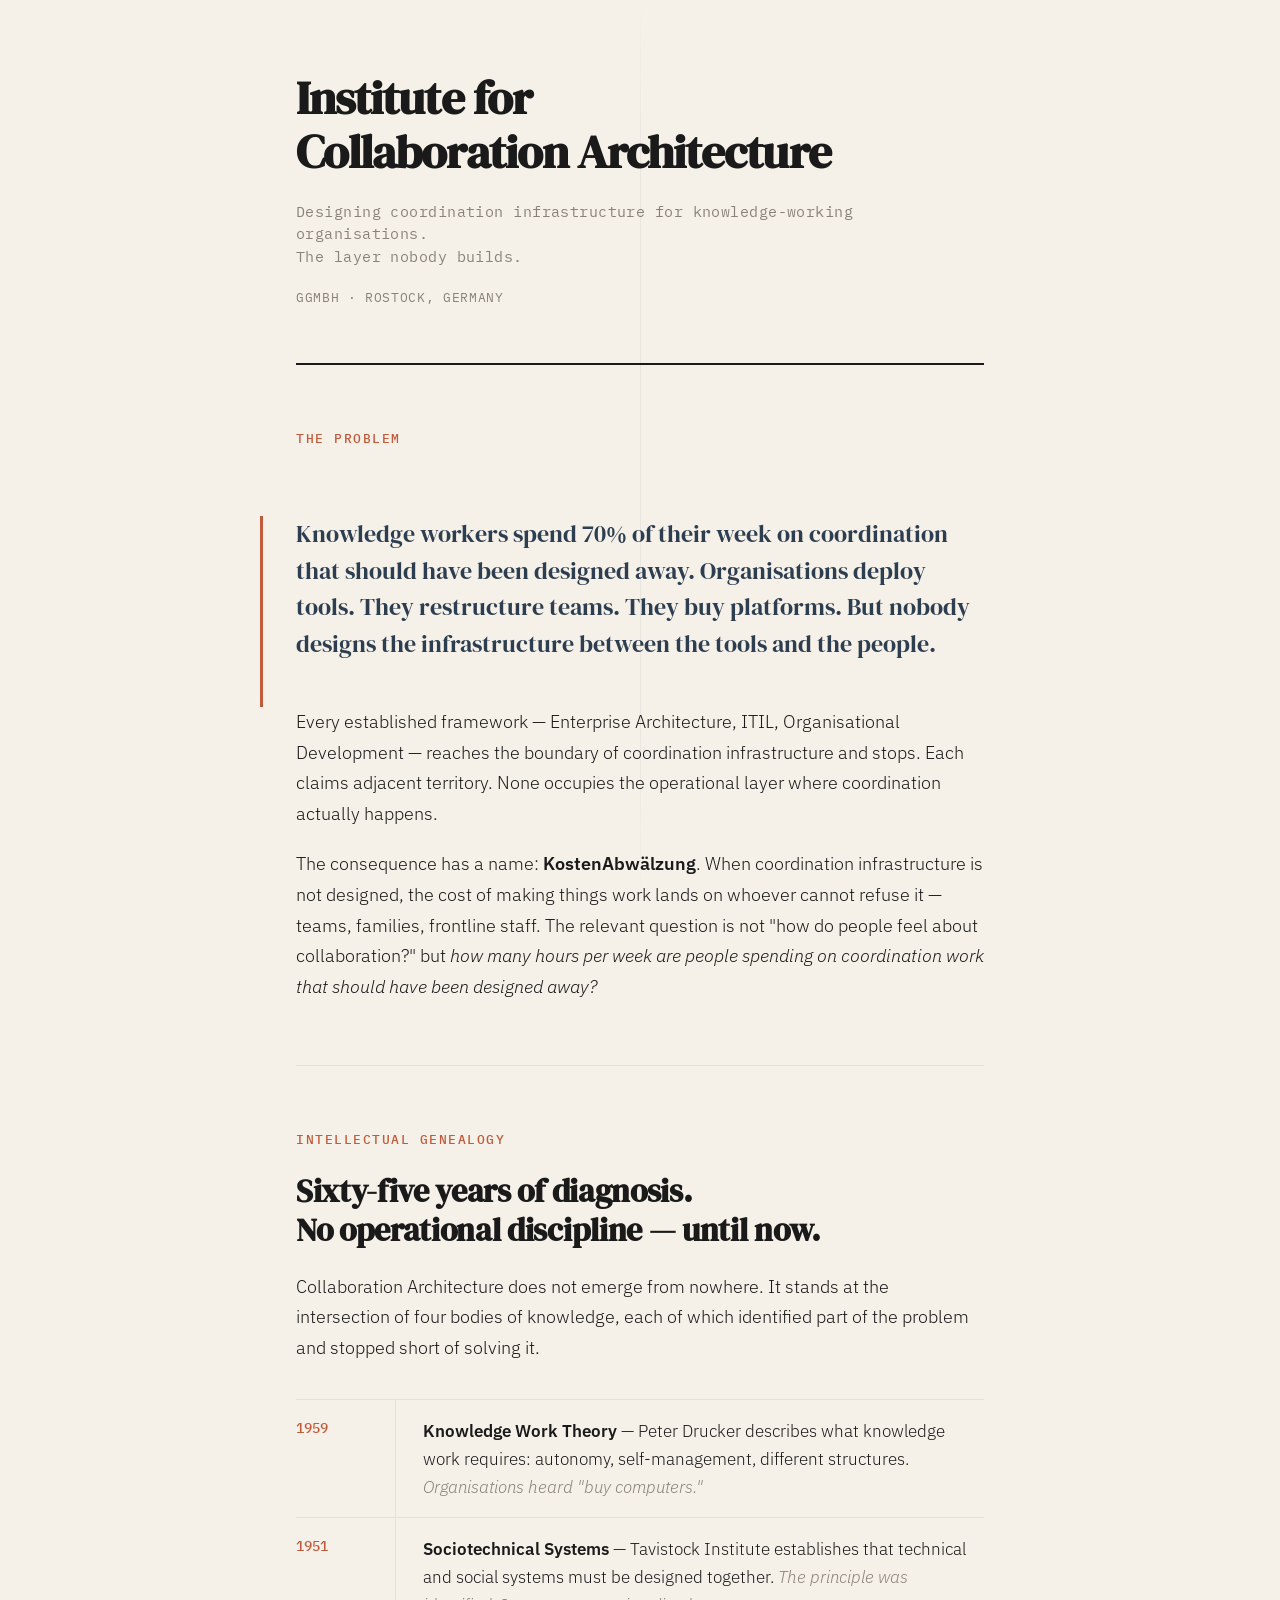
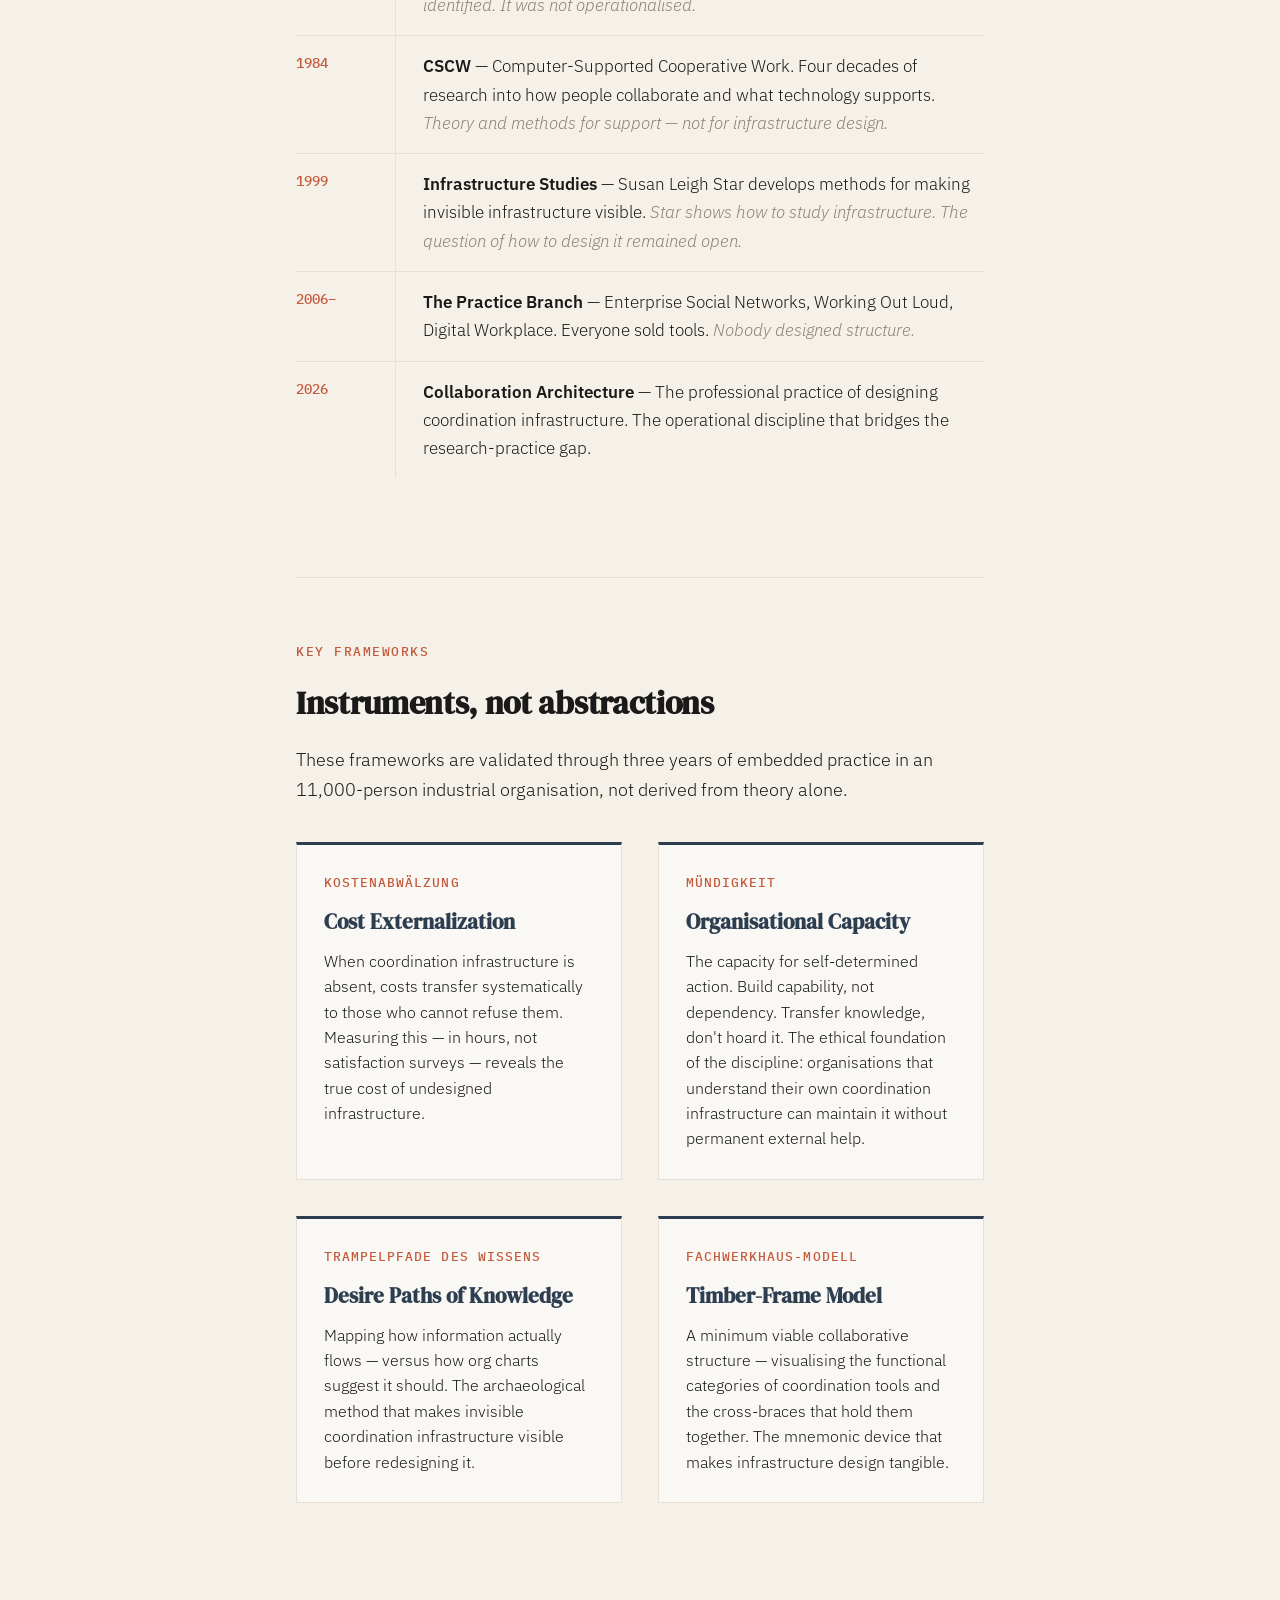
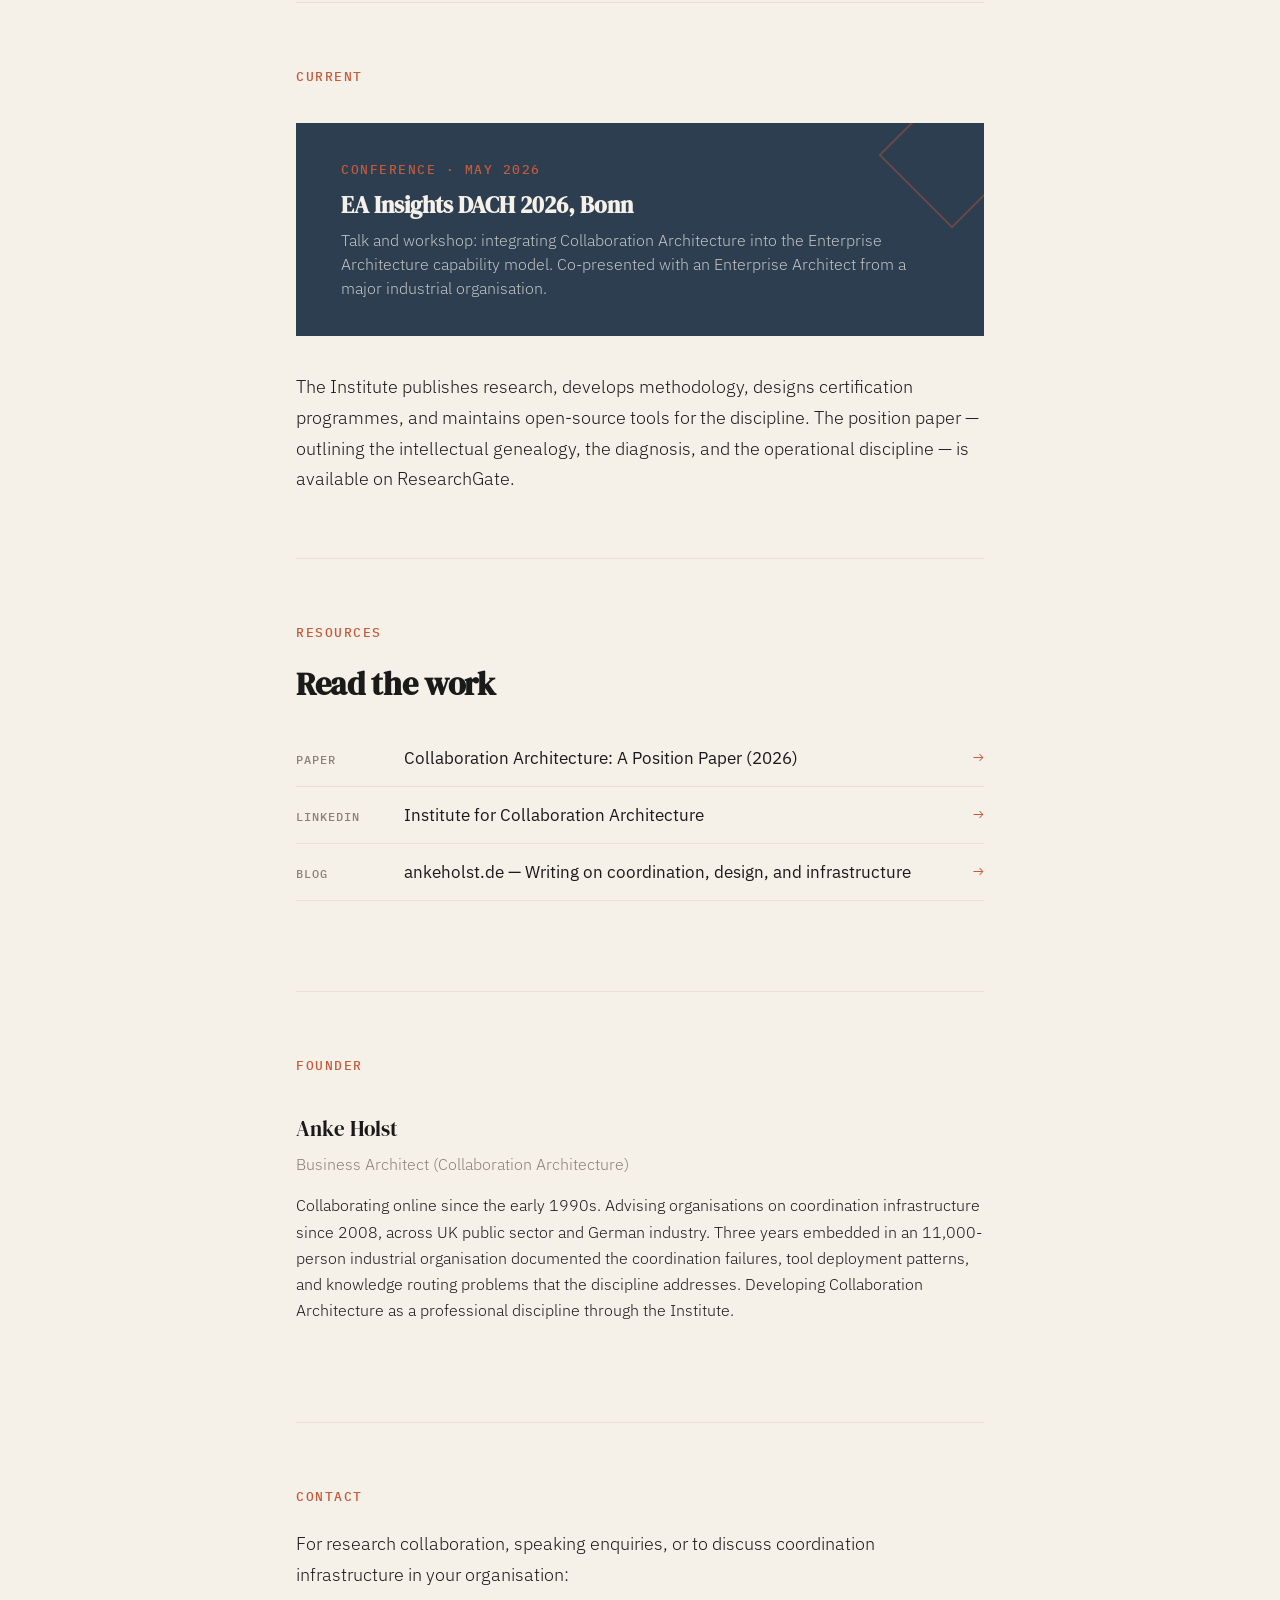
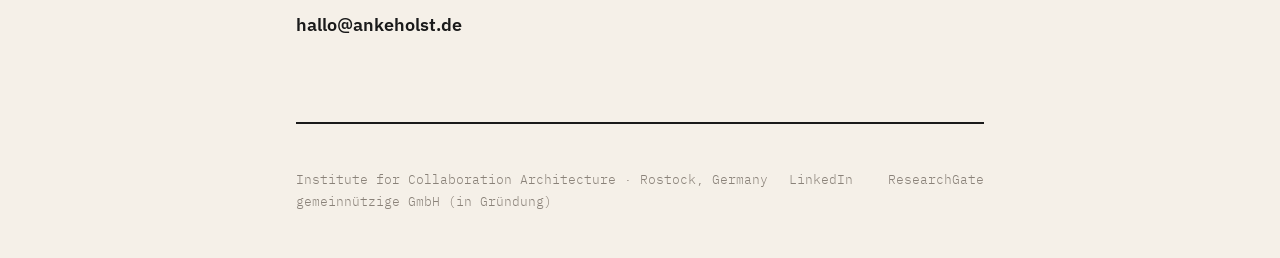
==== index.html @ ec81b85a "Update index.html" ====
<!DOCTYPE html>
<html lang="en">
<head>
    <meta charset="UTF-8">
    <meta name="viewport" content="width=device-width, initial-scale=1.0">
    <title>Institute for Collaboration Architecture</title>
    <meta name="description" content="Designing coordination infrastructure for knowledge-working organisations. The layer nobody builds.">
    <meta property="og:title" content="Institute for Collaboration Architecture">
    <meta property="og:description" content="Designing coordination infrastructure for knowledge-working organisations. The layer nobody builds.">
    <meta property="og:type" content="website">
    <meta property="og:url" content="https://incolarc.com">
    <link rel="canonical" href="https://incolarc.com">
    <link rel="preconnect" href="https://fonts.googleapis.com">
    <link rel="preconnect" href="https://fonts.gstatic.com" crossorigin>
    <link href="https://fonts.googleapis.com/css2?family=DM+Serif+Display:ital@0;1&family=IBM+Plex+Sans:wght@300;400;500;600&family=IBM+Plex+Mono:wght@400;500&display=swap" rel="stylesheet">
    <style>
        :root {
            --ink: #1a1a1a;
            --paper: #f5f0e8;
            --warm-grey: #e8e0d4;
            --mid-grey: #8a8279;
            --accent: #c45a3c;
            --accent-dark: #a04530;
            --structure: #2c3e50;
            --structure-light: #3d5a73;
            --serif: 'DM Serif Display', Georgia, serif;
            --sans: 'IBM Plex Sans', -apple-system, sans-serif;
            --mono: 'IBM Plex Mono', monospace;
        }

        * {
            margin: 0;
            padding: 0;
            box-sizing: border-box;
        }

        html {
            font-size: 18px;
            scroll-behavior: smooth;
        }

        body {
            font-family: var(--sans);
            background: var(--paper);
            color: var(--ink);
            line-height: 1.7;
            font-weight: 300;
            -webkit-font-smoothing: antialiased;
        }

        /* --- STRUCTURAL GRID LINES (background motif) --- */
        body::before {
            content: '';
            position: fixed;
            top: 0;
            left: 50%;
            width: 1px;
            height: 100vh;
            background: linear-gradient(to bottom, transparent, rgba(44,62,80,0.06) 20%, rgba(44,62,80,0.06) 80%, transparent);
            z-index: 0;
            pointer-events: none;
        }

        /* --- LAYOUT --- */
        .container {
            max-width: 760px;
            margin: 0 auto;
            padding: 0 2rem;
            position: relative;
            z-index: 1;
        }

        .wide-container {
            max-width: 960px;
            margin: 0 auto;
            padding: 0 2rem;
            position: relative;
            z-index: 1;
        }

        /* --- HEADER / HERO --- */
        header {
            padding: 4rem 0 3rem;
            border-bottom: 2px solid var(--ink);
        }

        .institute-name {
            font-family: var(--serif);
            font-size: 2.6rem;
            line-height: 1.15;
            letter-spacing: -0.02em;
            color: var(--ink);
            margin-bottom: 0.3rem;
        }

        .institute-name span {
            display: block;
        }

        .tagline {
            font-family: var(--mono);
            font-size: 0.82rem;
            font-weight: 400;
            color: var(--mid-grey);
            letter-spacing: 0.03em;
            margin-top: 1.2rem;
            line-height: 1.5;
        }

        .legal-form {
            font-family: var(--mono);
            font-size: 0.72rem;
            font-weight: 400;
            color: var(--mid-grey);
            letter-spacing: 0.05em;
            text-transform: uppercase;
            margin-top: 0.6rem;
        }

        /* --- SECTIONS --- */
        section {
            padding: 3.5rem 0;
        }

        section + section {
            border-top: 1px solid var(--warm-grey);
        }

        .section-label {
            font-family: var(--mono);
            font-size: 0.7rem;
            font-weight: 500;
            text-transform: uppercase;
            letter-spacing: 0.12em;
            color: var(--accent);
            margin-bottom: 1.2rem;
        }

        h2 {
            font-family: var(--serif);
            font-size: 1.8rem;
            line-height: 1.2;
            letter-spacing: -0.01em;
            margin-bottom: 1.2rem;
            color: var(--ink);
        }

        p {
            margin-bottom: 1.1rem;
            color: var(--ink);
        }

        p:last-child {
            margin-bottom: 0;
        }

        strong {
            font-weight: 600;
        }

        /* --- THE PROBLEM STATEMENT --- */
        .problem-statement {
            font-family: var(--serif);
            font-size: 1.35rem;
            line-height: 1.5;
            color: var(--structure);
            padding: 2.5rem 0;
            position: relative;
        }

        .problem-statement::before {
            content: '';
            position: absolute;
            left: -2rem;
            top: 2.5rem;
            bottom: 0;
            width: 3px;
            background: var(--accent);
        }

        /* --- GENEALOGY TIMELINE --- */
        .genealogy {
            display: grid;
            grid-template-columns: 5.5rem 1fr;
            gap: 0;
            margin: 2rem 0;
        }

        .genealogy-entry {
            display: contents;
        }

        .genealogy-year {
            font-family: var(--mono);
            font-size: 0.78rem;
            font-weight: 500;
            color: var(--accent);
            padding: 0.9rem 0;
            border-top: 1px solid var(--warm-grey);
        }

        .genealogy-text {
            padding: 0.9rem 0 0.9rem 1.5rem;
            border-top: 1px solid var(--warm-grey);
            border-left: 1px solid var(--warm-grey);
            font-size: 0.92rem;
        }

        .genealogy-text em {
            font-style: italic;
            color: var(--mid-grey);
        }

        /* --- FRAMEWORKS --- */
        .framework-grid {
            display: grid;
            grid-template-columns: 1fr 1fr;
            gap: 2rem;
            margin: 2rem 0;
        }

        .framework-card {
            padding: 1.5rem;
            background: rgba(255,255,255,0.5);
            border: 1px solid var(--warm-grey);
            border-top: 3px solid var(--structure);
        }

        .framework-card h3 {
            font-family: var(--serif);
            font-size: 1.15rem;
            margin-bottom: 0.5rem;
            color: var(--structure);
        }

        .framework-card .german-term {
            font-family: var(--mono);
            font-size: 0.72rem;
            font-weight: 500;
            color: var(--accent);
            text-transform: uppercase;
            letter-spacing: 0.08em;
            margin-bottom: 0.6rem;
            display: block;
        }

        .framework-card p {
            font-size: 0.88rem;
            line-height: 1.6;
        }

        /* --- EA DACH BANNER --- */
        .conference-banner {
            background: var(--structure);
            color: var(--paper);
            padding: 2rem 2.5rem;
            margin: 2rem 0;
            position: relative;
            overflow: hidden;
        }

        .conference-banner::after {
            content: '';
            position: absolute;
            right: -20px;
            top: -20px;
            width: 100px;
            height: 100px;
            border: 2px solid rgba(196,90,60,0.4);
            transform: rotate(45deg);
        }

        .conference-banner .event-label {
            font-family: var(--mono);
            font-size: 0.7rem;
            font-weight: 500;
            text-transform: uppercase;
            letter-spacing: 0.12em;
            color: var(--accent);
            margin-bottom: 0.5rem;
        }

        .conference-banner h3 {
            font-family: var(--serif);
            font-size: 1.3rem;
            line-height: 1.3;
            margin-bottom: 0.5rem;
        }

        .conference-banner p {
            font-size: 0.88rem;
            color: rgba(245,240,232,0.75);
            line-height: 1.5;
        }

        /* --- LINKS / RESOURCES --- */
        .resource-list {
            margin: 1.5rem 0;
        }

        .resource-item {
            display: flex;
            align-items: baseline;
            gap: 1rem;
            padding: 0.7rem 0;
            border-bottom: 1px solid var(--warm-grey);
            text-decoration: none;
            color: var(--ink);
            transition: color 0.2s;
        }

        .resource-item:hover {
            color: var(--accent);
        }

        .resource-item:hover .resource-arrow {
            transform: translateX(3px);
        }

        .resource-type {
            font-family: var(--mono);
            font-size: 0.68rem;
            font-weight: 500;
            text-transform: uppercase;
            letter-spacing: 0.08em;
            color: var(--mid-grey);
            flex-shrink: 0;
            width: 5rem;
        }

        .resource-title {
            font-size: 0.95rem;
            font-weight: 400;
            flex-grow: 1;
        }

        .resource-arrow {
            font-family: var(--mono);
            color: var(--accent);
            flex-shrink: 0;
            transition: transform 0.2s;
        }

        /* --- CONTACT / FOOTER --- */
        .founder-block {
            margin: 2rem 0;
        }

        .founder-name {
            font-family: var(--serif);
            font-size: 1.15rem;
            margin-bottom: 0.2rem;
        }

        .founder-role {
            font-size: 0.88rem;
            color: var(--mid-grey);
            margin-bottom: 0.8rem;
        }

        .founder-bio {
            font-size: 0.88rem;
            line-height: 1.65;
        }

        footer {
            padding: 2.5rem 0;
            border-top: 2px solid var(--ink);
            margin-top: 1rem;
        }

        .footer-content {
            display: flex;
            justify-content: space-between;
            align-items: baseline;
            flex-wrap: wrap;
            gap: 1rem;
        }

        .footer-left {
            font-family: var(--mono);
            font-size: 0.72rem;
            color: var(--mid-grey);
        }

        .footer-right {
            font-family: var(--mono);
            font-size: 0.72rem;
        }

        .footer-right a {
            color: var(--mid-grey);
            text-decoration: none;
            transition: color 0.2s;
        }

        .footer-right a:hover {
            color: var(--accent);
        }

        .footer-right a + a {
            margin-left: 1.5rem;
        }

        /* --- RESPONSIVE --- */
        @media (max-width: 640px) {
            html { font-size: 16px; }

            .institute-name { font-size: 2rem; }

            .problem-statement {
                font-size: 1.15rem;
                padding-left: 1.5rem;
            }

            .problem-statement::before {
                left: 0;
            }

            .framework-grid {
                grid-template-columns: 1fr;
                gap: 1.2rem;
            }

            .genealogy {
                grid-template-columns: 4.5rem 1fr;
            }

            .footer-content {
                flex-direction: column;
            }

            .conference-banner {
                padding: 1.5rem;
            }
        }

        /* --- SUBTLE ANIMATION --- */
        @media (prefers-reduced-motion: no-preference) {
            section {
                animation: fadeUp 0.5s ease-out both;
            }

            @keyframes fadeUp {
                from {
                    opacity: 0;
                    transform: translateY(12px);
                }
                to {
                    opacity: 1;
                    transform: translateY(0);
                }
            }
        }
    </style>
</head>
<body>

<div class="container">

    <!-- HEADER -->
    <header>
        <h1 class="institute-name">
            <span>Institute for</span>
            <span>Collaboration Architecture</span>
        </h1>
        <p class="tagline">Designing coordination infrastructure for knowledge-working organisations.<br>The layer nobody builds.</p>
        <p class="legal-form">gGmbH · Rostock, Germany</p>
    </header>

    <!-- THE PROBLEM -->
    <section>
        <div class="section-label">The Problem</div>
        <div class="problem-statement">
            Knowledge workers spend 70% of their week on coordination that should have been designed away. Organisations deploy tools. They restructure teams. They buy platforms. But nobody designs the infrastructure between the tools and the people.
        </div>
        <p>Every established framework — Enterprise Architecture, ITIL, Organisational Development — reaches the boundary of coordination infrastructure and stops. Each claims adjacent territory. None occupies the operational layer where coordination actually happens.</p>
        <p>The consequence has a name: <strong>KostenAbwälzung</strong>. When coordination infrastructure is not designed, the cost of making things work lands on whoever cannot refuse it — teams, families, frontline staff. The relevant question is not "how do people feel about collaboration?" but <em>how many hours per week are people spending on coordination work that should have been designed away?</em></p>
    </section>

    <!-- INTELLECTUAL GENEALOGY -->
    <section>
        <div class="section-label">Intellectual Genealogy</div>
        <h2>Sixty-five years of diagnosis.<br>No operational discipline — until now.</h2>
        <p>Collaboration Architecture does not emerge from nowhere. It stands at the intersection of four bodies of knowledge, each of which identified part of the problem and stopped short of solving it.</p>

        <div class="genealogy">
            <div class="genealogy-entry">
                <div class="genealogy-year">1959</div>
                <div class="genealogy-text"><strong>Knowledge Work Theory</strong> — Peter Drucker describes what knowledge work requires: autonomy, self-management, different structures. <em>Organisations heard "buy computers."</em></div>
            </div>
            <div class="genealogy-entry">
                <div class="genealogy-year">1951</div>
                <div class="genealogy-text"><strong>Sociotechnical Systems</strong> — Tavistock Institute establishes that technical and social systems must be designed together. <em>The principle was identified. It was not operationalised.</em></div>
            </div>
            <div class="genealogy-entry">
                <div class="genealogy-year">1984</div>
                <div class="genealogy-text"><strong>CSCW</strong> — Computer-Supported Cooperative Work. Four decades of research into how people collaborate and what technology supports. <em>Theory and methods for support — not for infrastructure design.</em></div>
            </div>
            <div class="genealogy-entry">
                <div class="genealogy-year">1999</div>
                <div class="genealogy-text"><strong>Infrastructure Studies</strong> — Susan Leigh Star develops methods for making invisible infrastructure visible. <em>Star shows how to study infrastructure. The question of how to design it remained open.</em></div>
            </div>
            <div class="genealogy-entry">
                <div class="genealogy-year">2006–</div>
                <div class="genealogy-text"><strong>The Practice Branch</strong> — Enterprise Social Networks, Working Out Loud, Digital Workplace. Everyone sold tools. <em>Nobody designed structure.</em></div>
            </div>
            <div class="genealogy-entry">
                <div class="genealogy-year">2026</div>
                <div class="genealogy-text"><strong>Collaboration Architecture</strong> — The professional practice of designing coordination infrastructure. The operational discipline that bridges the research-practice gap.</div>
            </div>
        </div>
    </section>

    <!-- KEY FRAMEWORKS -->
    <section>
        <div class="section-label">Key Frameworks</div>
        <h2>Instruments, not abstractions</h2>
        <p>These frameworks are validated through three years of embedded practice in an 11,000-person industrial organisation, not derived from theory alone.</p>

        <div class="framework-grid">
            <div class="framework-card">
                <span class="german-term">KostenAbwälzung</span>
                <h3>Cost Externalization</h3>
                <p>When coordination infrastructure is absent, costs transfer systematically to those who cannot refuse them. Measuring this — in hours, not satisfaction surveys — reveals the true cost of undesigned infrastructure.</p>
            </div>
            <div class="framework-card">
                <span class="german-term">Mündigkeit</span>
                <h3>Organisational Capacity</h3>
                <p>The capacity for self-determined action. Build capability, not dependency. Transfer knowledge, don't hoard it. The ethical foundation of the discipline: organisations that understand their own coordination infrastructure can maintain it without permanent external help.</p>
            </div>
            <div class="framework-card">
                <span class="german-term">Trampelpfade des Wissens</span>
                <h3>Desire Paths of Knowledge</h3>
                <p>Mapping how information actually flows — versus how org charts suggest it should. The archaeological method that makes invisible coordination infrastructure visible before redesigning it.</p>
            </div>
            <div class="framework-card">
                <span class="german-term">Fachwerkhaus-Modell</span>
                <h3>Timber-Frame Model</h3>
                <p>A minimum viable collaborative structure — visualising the functional categories of coordination tools and the cross-braces that hold them together. The mnemonic device that makes infrastructure design tangible.</p>
            </div>
        </div>
    </section>

    <!-- EA DACH -->
    <section>
        <div class="section-label">Current</div>
        <div class="conference-banner">
            <div class="event-label">Conference · May 2026</div>
            <h3>EA Insights DACH 2026, Bonn</h3>
            <p>Talk and workshop: integrating Collaboration Architecture into the Enterprise Architecture capability model. Co-presented with an Enterprise Architect from a major industrial organisation.</p>
        </div>
        <p>The Institute publishes research, develops methodology, designs certification programmes, and maintains open-source tools for the discipline. The position paper — outlining the intellectual genealogy, the diagnosis, and the operational discipline — is available on ResearchGate.</p>
    </section>

    <!-- RESOURCES -->
    <section>
        <div class="section-label">Resources</div>
        <h2>Read the work</h2>
        <div class="resource-list">
            <a class="resource-item" href="https://www.researchgate.net/publication/401202410_Collaboration_Architecture_A_Position_Paper" target="_blank" rel="noopener">
                <span class="resource-type">Paper</span>
                <span class="resource-title">Collaboration Architecture: A Position Paper (2026)</span>
                <span class="resource-arrow">→</span>
            </a>
            <a class="resource-item" href="https://www.linkedin.com/company/institute-for-collaboration-architecture" target="_blank" rel="noopener">
                <span class="resource-type">LinkedIn</span>
                <span class="resource-title">Institute for Collaboration Architecture</span>
                <span class="resource-arrow">→</span>
            </a>
            <a class="resource-item" href="https://ankeholst.de" target="_blank" rel="noopener">
                <span class="resource-type">Blog</span>
                <span class="resource-title">ankeholst.de — Writing on coordination, design, and infrastructure</span>
                <span class="resource-arrow">→</span>
            </a>
        </div>
    </section>

    <!-- FOUNDER -->
    <section>
        <div class="section-label">Founder</div>
        <div class="founder-block">
            <div class="founder-name">Anke Holst</div>
            <div class="founder-role">Business Architect (Collaboration Architecture)</div>
            <p class="founder-bio">Collaborating online since the early 1990s. Advising organisations on coordination infrastructure since 2008, across UK public sector and German industry. Three years embedded in an 11,000-person industrial organisation documented the coordination failures, tool deployment patterns, and knowledge routing problems that the discipline addresses. Developing Collaboration Architecture as a professional discipline through the Institute.</p>
        </div>
    </section>

    <!-- CONTACT -->
    <section>
        <div class="section-label">Contact</div>
        <p>For research collaboration, speaking enquiries, or to discuss coordination infrastructure in your organisation:</p>
        <p style="margin-top: 0.5rem;"><strong>hallo@ankeholst.de</strong></p>
    </section>

    <!-- FOOTER -->
    <footer>
        <div class="footer-content">
            <div class="footer-left">
                Institute for Collaboration Architecture · Rostock, Germany<br>
                gemeinnützige GmbH (in Gründung)
            </div>
            <div class="footer-right">
                <a href="https://www.linkedin.com/company/institute-for-collaboration-architecture/" target="_blank" rel="noopener">LinkedIn</a>
                <a href="https://www.researchgate.net/publication/401202410_Collaboration_Architecture_A_Position_Paper" target="_blank" rel="noopener">ResearchGate</a>
            </div>
        </div>
    </footer>

</div>

</body>
</html>
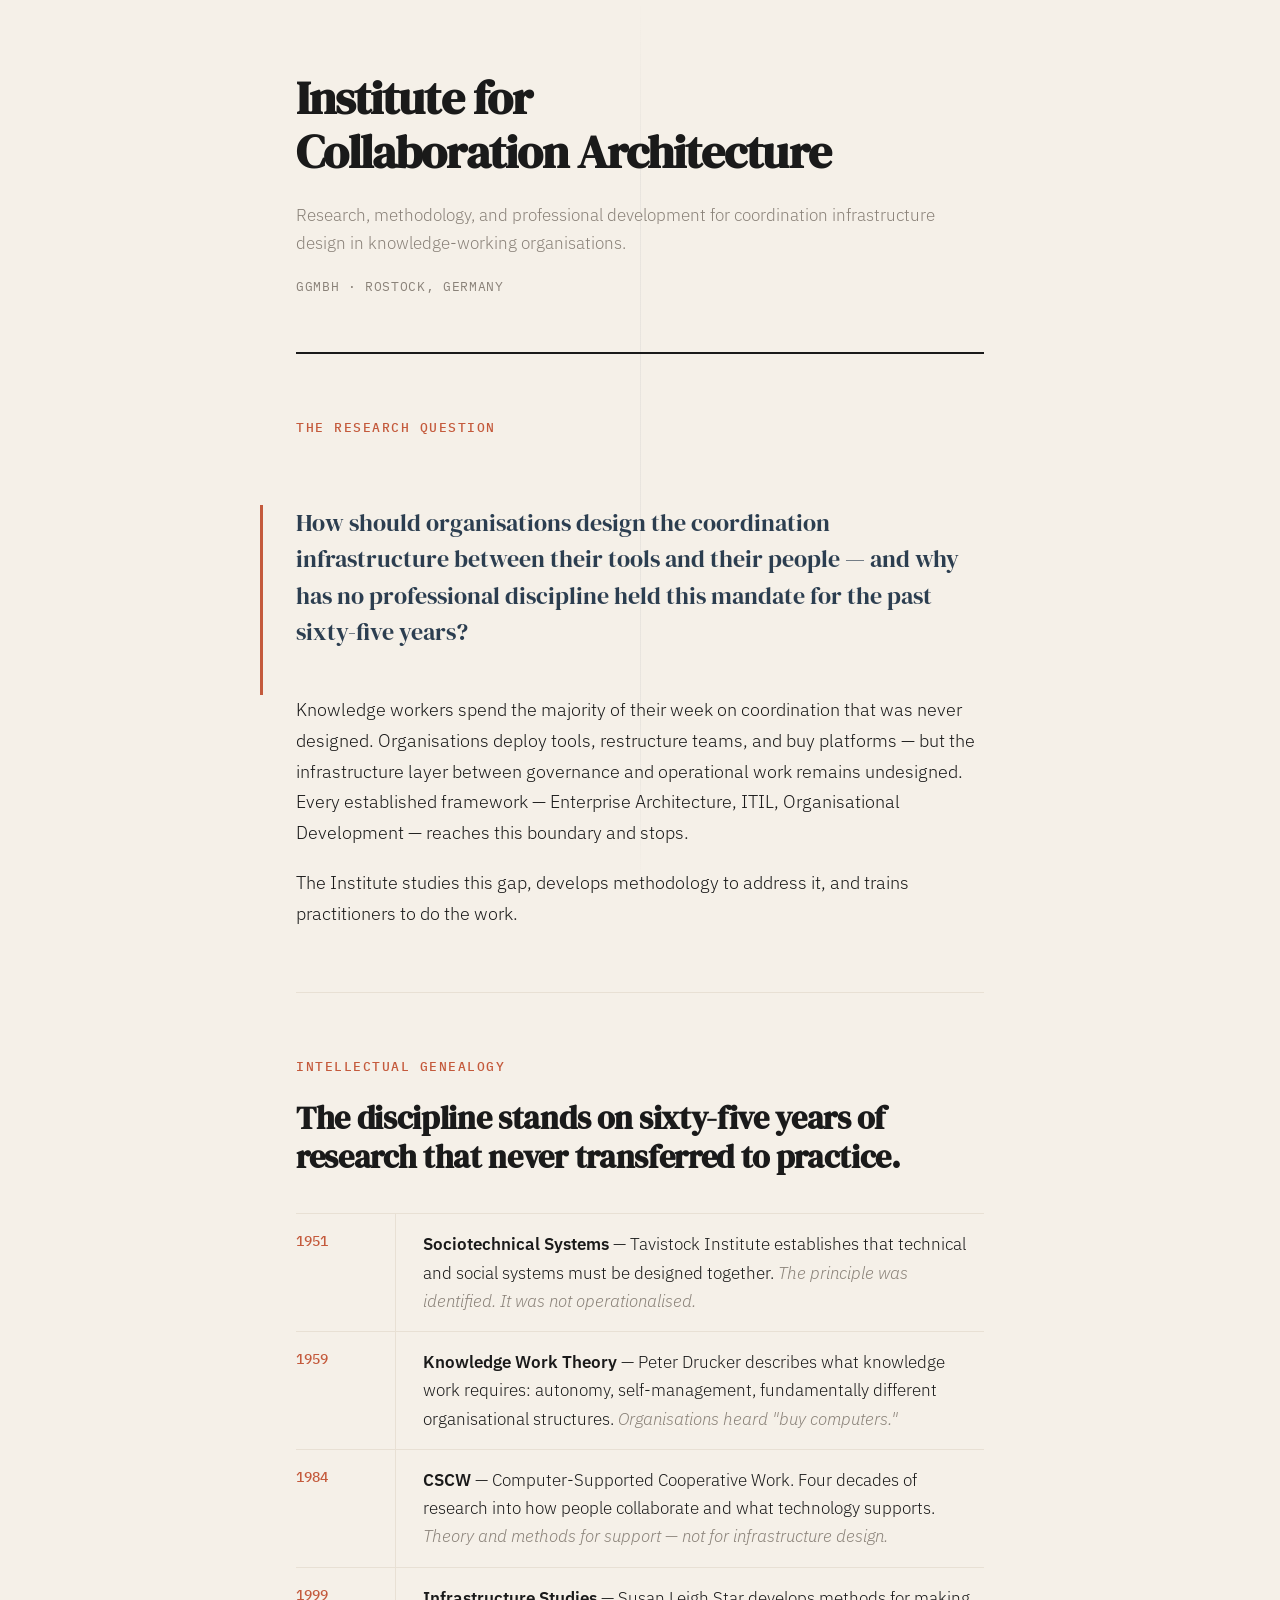
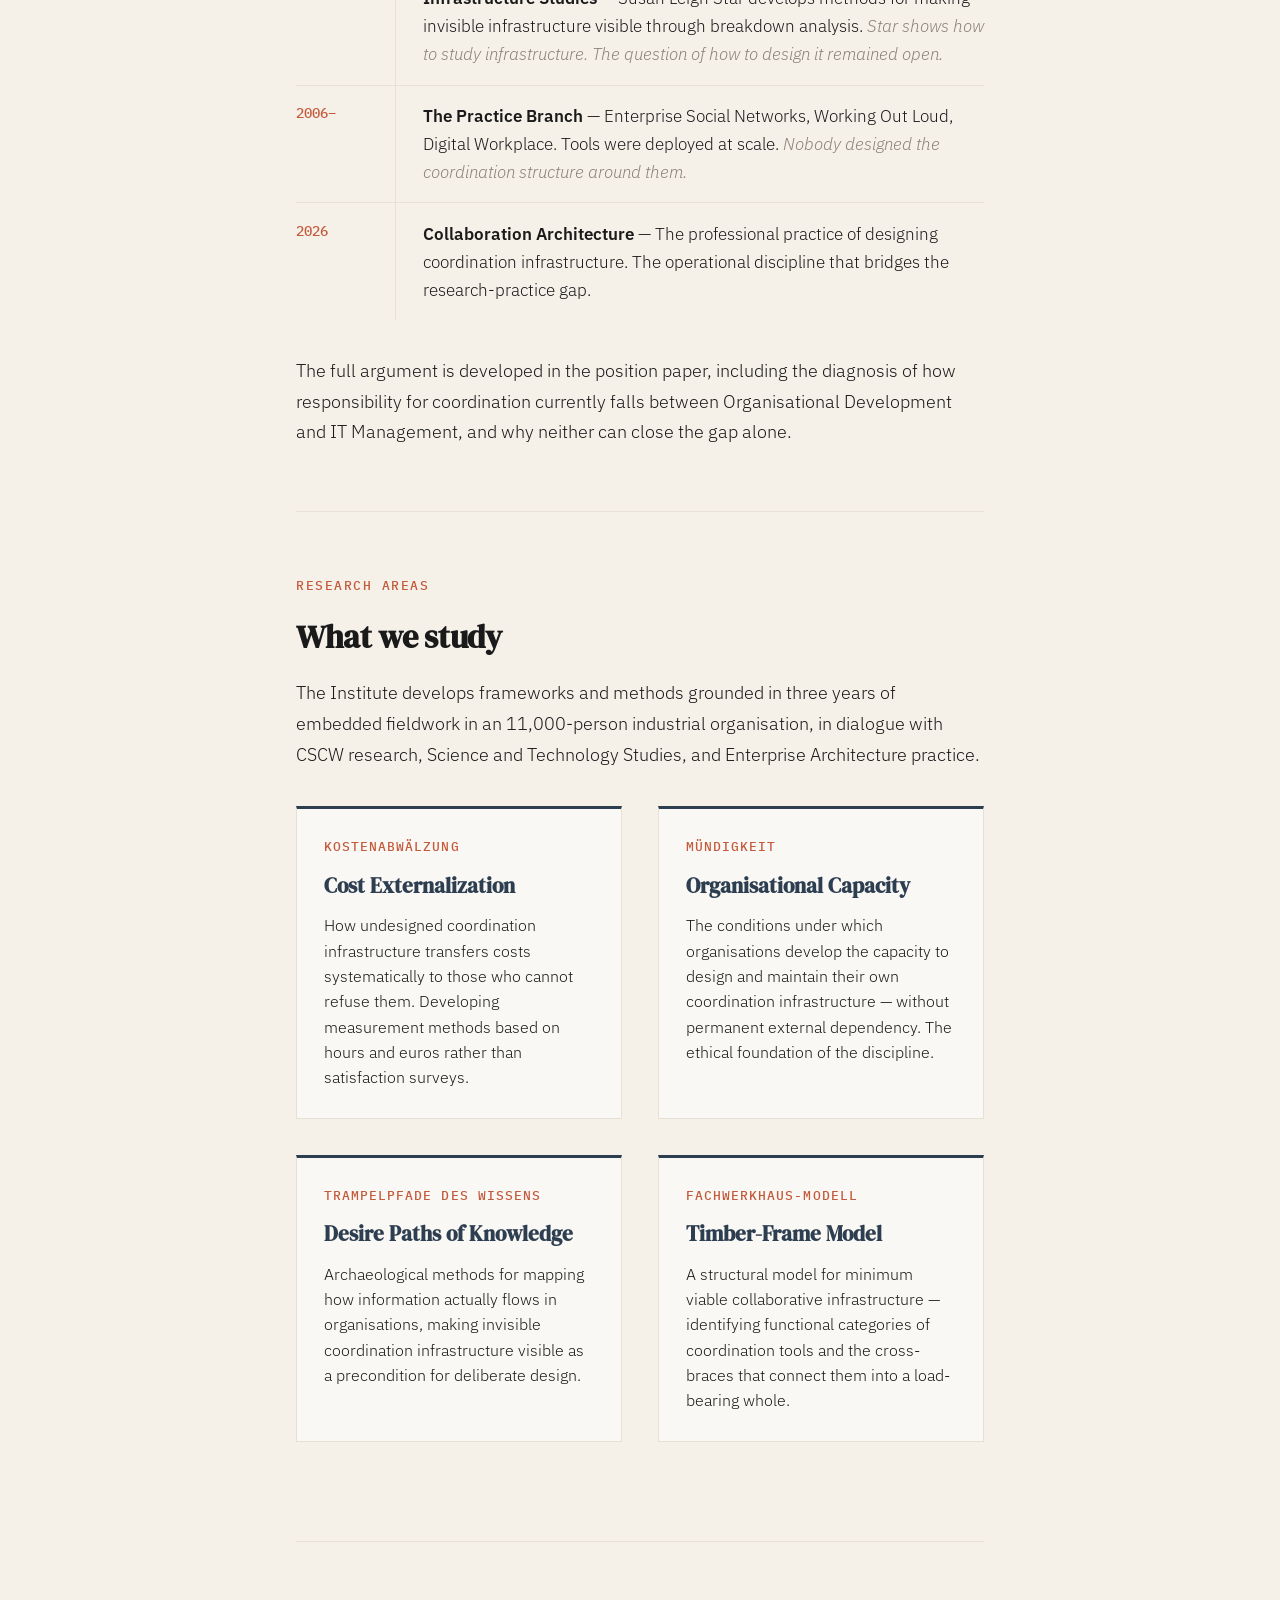
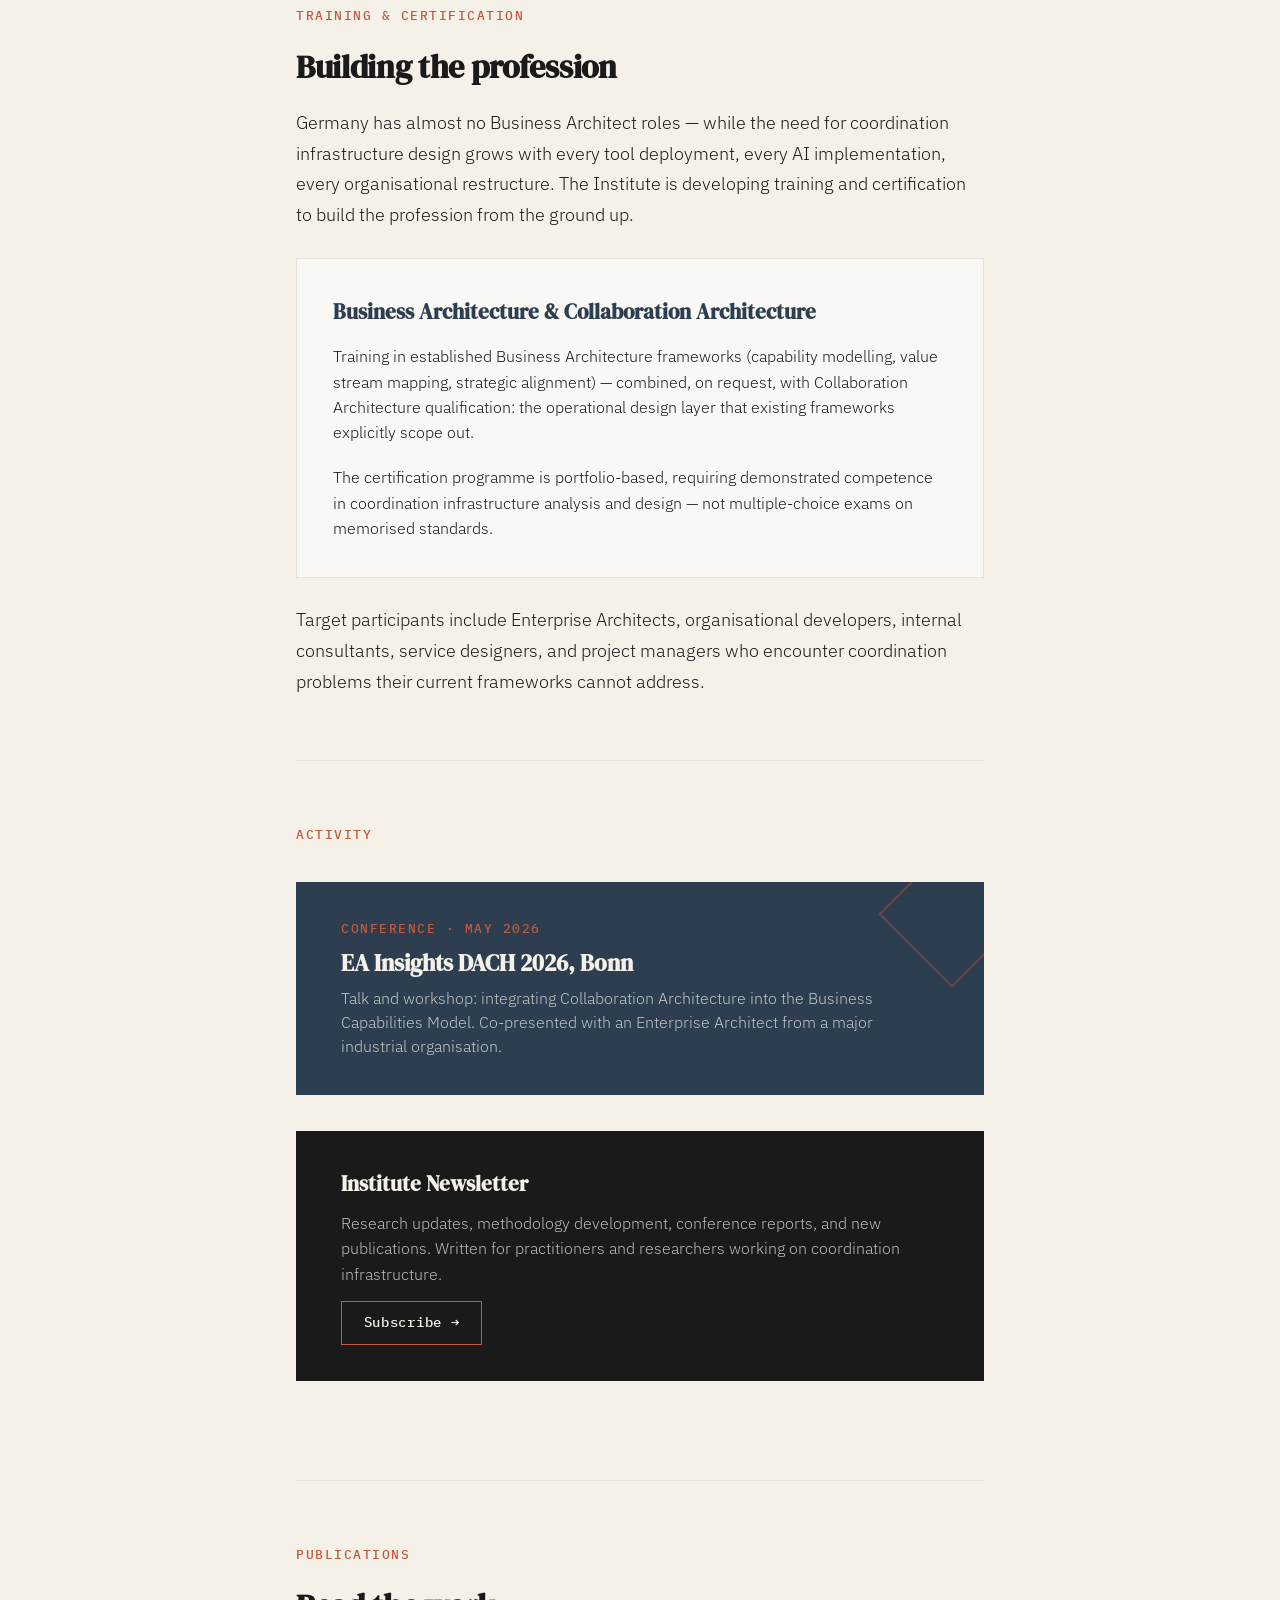
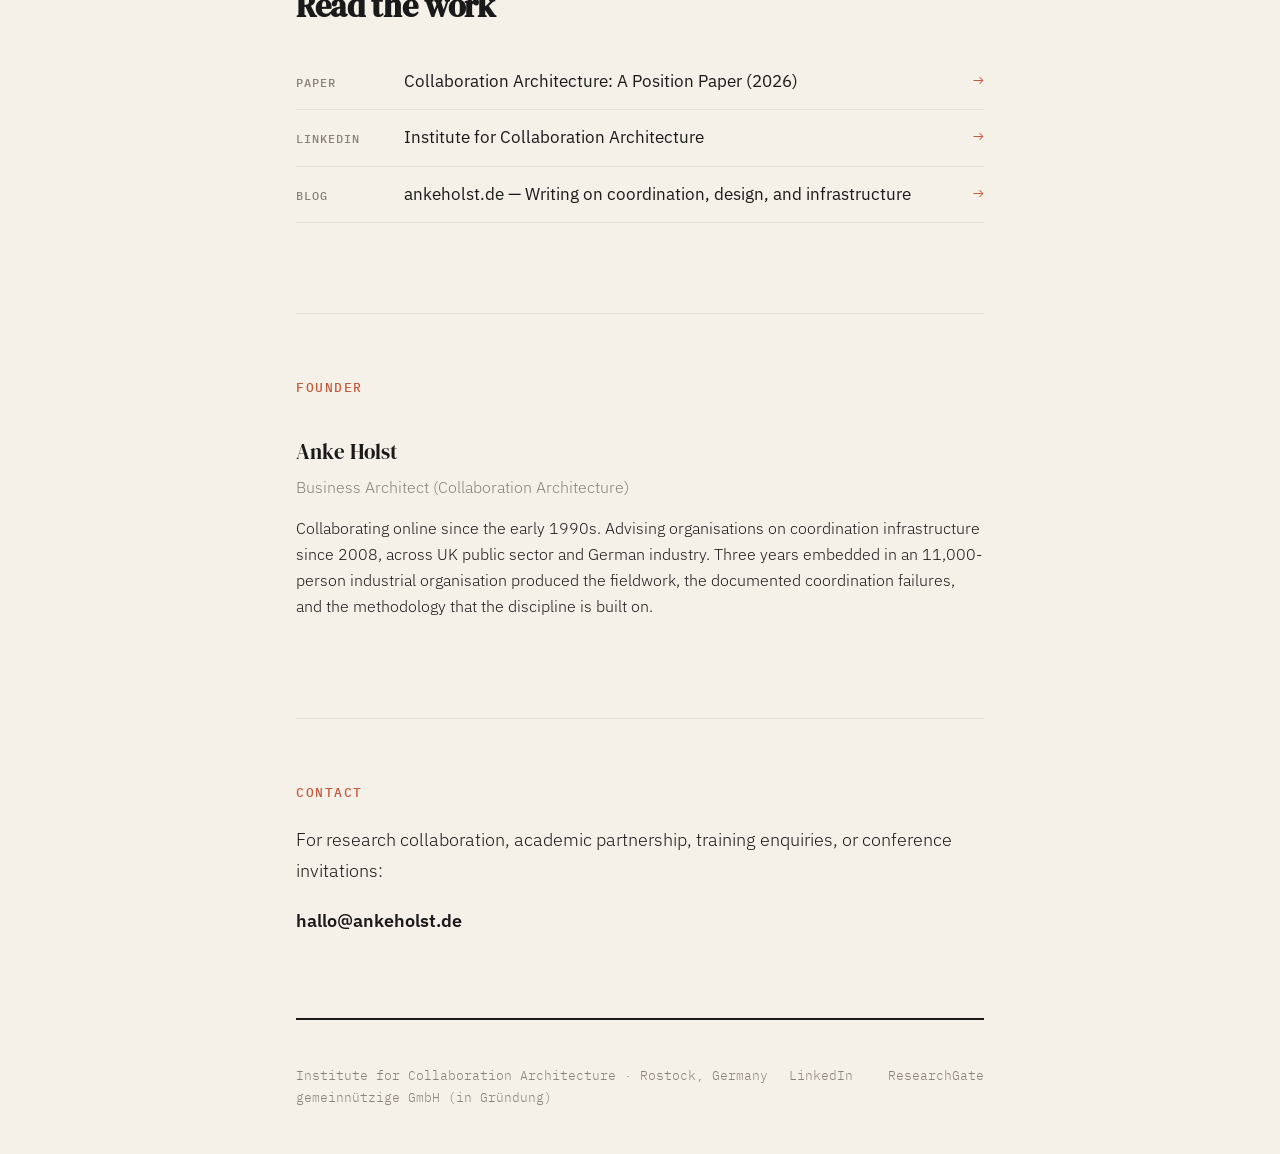
==== commit 1cb23fc1: "Update index.html" ====
--- a/index.html
+++ b/index.html
@@ -4,9 +4,9 @@
     <meta charset="UTF-8">
     <meta name="viewport" content="width=device-width, initial-scale=1.0">
     <title>Institute for Collaboration Architecture</title>
-    <meta name="description" content="Designing coordination infrastructure for knowledge-working organisations. The layer nobody builds.">
+    <meta name="description" content="Research, methodology, and professional development for coordination infrastructure design in knowledge-working organisations.">
     <meta property="og:title" content="Institute for Collaboration Architecture">
-    <meta property="og:description" content="Designing coordination infrastructure for knowledge-working organisations. The layer nobody builds.">
+    <meta property="og:description" content="Research, methodology, and professional development for coordination infrastructure design in knowledge-working organisations.">
     <meta property="og:type" content="website">
     <meta property="og:url" content="https://incolarc.com">
     <link rel="canonical" href="https://incolarc.com">
@@ -48,7 +48,6 @@
             -webkit-font-smoothing: antialiased;
         }
 
-        /* --- STRUCTURAL GRID LINES (background motif) --- */
         body::before {
             content: '';
             position: fixed;
@@ -61,7 +60,6 @@
             pointer-events: none;
         }
 
-        /* --- LAYOUT --- */
         .container {
             max-width: 760px;
             margin: 0 auto;
@@ -70,15 +68,6 @@
             z-index: 1;
         }
 
-        .wide-container {
-            max-width: 960px;
-            margin: 0 auto;
-            padding: 0 2rem;
-            position: relative;
-            z-index: 1;
-        }
-
-        /* --- HEADER / HERO --- */
         header {
             padding: 4rem 0 3rem;
             border-bottom: 2px solid var(--ink);
@@ -98,13 +87,12 @@
         }
 
         .tagline {
-            font-family: var(--mono);
-            font-size: 0.82rem;
-            font-weight: 400;
+            font-family: var(--sans);
+            font-size: 0.95rem;
+            font-weight: 300;
             color: var(--mid-grey);
-            letter-spacing: 0.03em;
             margin-top: 1.2rem;
-            line-height: 1.5;
+            line-height: 1.6;
         }
 
         .legal-form {
@@ -117,7 +105,6 @@
             margin-top: 0.6rem;
         }
 
-        /* --- SECTIONS --- */
         section {
             padding: 3.5rem 0;
         }
@@ -158,8 +145,7 @@
             font-weight: 600;
         }
 
-        /* --- THE PROBLEM STATEMENT --- */
-        .problem-statement {
+        .research-question {
             font-family: var(--serif);
             font-size: 1.35rem;
             line-height: 1.5;
@@ -168,7 +154,7 @@
             position: relative;
         }
 
-        .problem-statement::before {
+        .research-question::before {
             content: '';
             position: absolute;
             left: -2rem;
@@ -178,7 +164,6 @@
             background: var(--accent);
         }
 
-        /* --- GENEALOGY TIMELINE --- */
         .genealogy {
             display: grid;
             grid-template-columns: 5.5rem 1fr;
@@ -211,29 +196,28 @@
             color: var(--mid-grey);
         }
 
-        /* --- FRAMEWORKS --- */
-        .framework-grid {
+        .research-grid {
             display: grid;
             grid-template-columns: 1fr 1fr;
             gap: 2rem;
             margin: 2rem 0;
         }
 
-        .framework-card {
+        .research-card {
             padding: 1.5rem;
             background: rgba(255,255,255,0.5);
             border: 1px solid var(--warm-grey);
             border-top: 3px solid var(--structure);
         }
 
-        .framework-card h3 {
+        .research-card h3 {
             font-family: var(--serif);
             font-size: 1.15rem;
             margin-bottom: 0.5rem;
             color: var(--structure);
         }
 
-        .framework-card .german-term {
+        .research-card .german-term {
             font-family: var(--mono);
             font-size: 0.72rem;
             font-weight: 500;
@@ -244,12 +228,30 @@
             display: block;
         }
 
-        .framework-card p {
+        .research-card p {
             font-size: 0.88rem;
             line-height: 1.6;
         }
 
-        /* --- EA DACH BANNER --- */
+        .training-block {
+            background: rgba(255,255,255,0.5);
+            border: 1px solid var(--warm-grey);
+            padding: 2rem;
+            margin: 1.5rem 0;
+        }
+
+        .training-block h3 {
+            font-family: var(--serif);
+            font-size: 1.15rem;
+            margin-bottom: 0.8rem;
+            color: var(--structure);
+        }
+
+        .training-block p {
+            font-size: 0.88rem;
+            line-height: 1.6;
+        }
+
         .conference-banner {
             background: var(--structure);
             color: var(--paper);
@@ -293,7 +295,44 @@
             line-height: 1.5;
         }
 
-        /* --- LINKS / RESOURCES --- */
+        .newsletter-block {
+            background: var(--ink);
+            color: var(--paper);
+            padding: 2rem 2.5rem;
+            margin: 2rem 0;
+        }
+
+        .newsletter-block h3 {
+            font-family: var(--serif);
+            font-size: 1.15rem;
+            margin-bottom: 0.5rem;
+        }
+
+        .newsletter-block p {
+            font-size: 0.88rem;
+            color: rgba(245,240,232,0.75);
+            line-height: 1.6;
+            margin-bottom: 0.8rem;
+        }
+
+        .newsletter-block a {
+            display: inline-block;
+            font-family: var(--mono);
+            font-size: 0.78rem;
+            font-weight: 500;
+            letter-spacing: 0.05em;
+            color: var(--paper);
+            border: 1px solid var(--accent);
+            padding: 0.5rem 1.2rem;
+            text-decoration: none;
+            transition: background 0.2s, color 0.2s;
+        }
+
+        .newsletter-block a:hover {
+            background: var(--accent);
+            color: var(--paper);
+        }
+
         .resource-list {
             margin: 1.5rem 0;
         }
@@ -341,7 +380,6 @@
             transition: transform 0.2s;
         }
 
-        /* --- CONTACT / FOOTER --- */
         .founder-block {
             margin: 2rem 0;
         }
@@ -402,54 +440,22 @@
             margin-left: 1.5rem;
         }
 
-        /* --- RESPONSIVE --- */
         @media (max-width: 640px) {
             html { font-size: 16px; }
-
             .institute-name { font-size: 2rem; }
-
-            .problem-statement {
-                font-size: 1.15rem;
-                padding-left: 1.5rem;
-            }
-
-            .problem-statement::before {
-                left: 0;
-            }
-
-            .framework-grid {
-                grid-template-columns: 1fr;
-                gap: 1.2rem;
-            }
-
-            .genealogy {
-                grid-template-columns: 4.5rem 1fr;
-            }
-
-            .footer-content {
-                flex-direction: column;
-            }
-
-            .conference-banner {
-                padding: 1.5rem;
-            }
-        }
-
-        /* --- SUBTLE ANIMATION --- */
+            .research-question { font-size: 1.15rem; padding-left: 1.5rem; }
+            .research-question::before { left: 0; }
+            .research-grid { grid-template-columns: 1fr; gap: 1.2rem; }
+            .genealogy { grid-template-columns: 4.5rem 1fr; }
+            .footer-content { flex-direction: column; }
+            .conference-banner, .newsletter-block { padding: 1.5rem; }
+        }
+
         @media (prefers-reduced-motion: no-preference) {
-            section {
-                animation: fadeUp 0.5s ease-out both;
-            }
-
+            section { animation: fadeUp 0.5s ease-out both; }
             @keyframes fadeUp {
-                from {
-                    opacity: 0;
-                    transform: translateY(12px);
-                }
-                to {
-                    opacity: 1;
-                    transform: translateY(0);
-                }
+                from { opacity: 0; transform: translateY(12px); }
+                to { opacity: 1; transform: translateY(0); }
             }
         }
     </style>
@@ -458,104 +464,124 @@
 
 <div class="container">
 
-    <!-- HEADER -->
     <header>
         <h1 class="institute-name">
             <span>Institute for</span>
             <span>Collaboration Architecture</span>
         </h1>
-        <p class="tagline">Designing coordination infrastructure for knowledge-working organisations.<br>The layer nobody builds.</p>
+        <p class="tagline">Research, methodology, and professional development for coordination infrastructure design in knowledge-working organisations.</p>
         <p class="legal-form">gGmbH · Rostock, Germany</p>
     </header>
 
-    <!-- THE PROBLEM -->
-    <section>
-        <div class="section-label">The Problem</div>
-        <div class="problem-statement">
-            Knowledge workers spend 70% of their week on coordination that should have been designed away. Organisations deploy tools. They restructure teams. They buy platforms. But nobody designs the infrastructure between the tools and the people.
-        </div>
-        <p>Every established framework — Enterprise Architecture, ITIL, Organisational Development — reaches the boundary of coordination infrastructure and stops. Each claims adjacent territory. None occupies the operational layer where coordination actually happens.</p>
-        <p>The consequence has a name: <strong>KostenAbwälzung</strong>. When coordination infrastructure is not designed, the cost of making things work lands on whoever cannot refuse it — teams, families, frontline staff. The relevant question is not "how do people feel about collaboration?" but <em>how many hours per week are people spending on coordination work that should have been designed away?</em></p>
+    <!-- RESEARCH QUESTION -->
+    <section>
+        <div class="section-label">The Research Question</div>
+        <div class="research-question">
+            How should organisations design the coordination infrastructure between their tools and their people — and why has no professional discipline held this mandate for the past sixty-five years?
+        </div>
+        <p>Knowledge workers spend the majority of their week on coordination that was never designed. Organisations deploy tools, restructure teams, and buy platforms — but the infrastructure layer between governance and operational work remains undesigned. Every established framework — Enterprise Architecture, ITIL, Organisational Development — reaches this boundary and stops.</p>
+        <p>The Institute studies this gap, develops methodology to address it, and trains practitioners to do the work.</p>
     </section>
 
     <!-- INTELLECTUAL GENEALOGY -->
     <section>
         <div class="section-label">Intellectual Genealogy</div>
-        <h2>Sixty-five years of diagnosis.<br>No operational discipline — until now.</h2>
-        <p>Collaboration Architecture does not emerge from nowhere. It stands at the intersection of four bodies of knowledge, each of which identified part of the problem and stopped short of solving it.</p>
+        <h2>The discipline stands on sixty-five years of research that never transferred to practice.</h2>
 
         <div class="genealogy">
-            <div class="genealogy-entry">
-                <div class="genealogy-year">1959</div>
-                <div class="genealogy-text"><strong>Knowledge Work Theory</strong> — Peter Drucker describes what knowledge work requires: autonomy, self-management, different structures. <em>Organisations heard "buy computers."</em></div>
-            </div>
             <div class="genealogy-entry">
                 <div class="genealogy-year">1951</div>
                 <div class="genealogy-text"><strong>Sociotechnical Systems</strong> — Tavistock Institute establishes that technical and social systems must be designed together. <em>The principle was identified. It was not operationalised.</em></div>
             </div>
             <div class="genealogy-entry">
+                <div class="genealogy-year">1959</div>
+                <div class="genealogy-text"><strong>Knowledge Work Theory</strong> — Peter Drucker describes what knowledge work requires: autonomy, self-management, fundamentally different organisational structures. <em>Organisations heard "buy computers."</em></div>
+            </div>
+            <div class="genealogy-entry">
                 <div class="genealogy-year">1984</div>
                 <div class="genealogy-text"><strong>CSCW</strong> — Computer-Supported Cooperative Work. Four decades of research into how people collaborate and what technology supports. <em>Theory and methods for support — not for infrastructure design.</em></div>
             </div>
             <div class="genealogy-entry">
                 <div class="genealogy-year">1999</div>
-                <div class="genealogy-text"><strong>Infrastructure Studies</strong> — Susan Leigh Star develops methods for making invisible infrastructure visible. <em>Star shows how to study infrastructure. The question of how to design it remained open.</em></div>
+                <div class="genealogy-text"><strong>Infrastructure Studies</strong> — Susan Leigh Star develops methods for making invisible infrastructure visible through breakdown analysis. <em>Star shows how to study infrastructure. The question of how to design it remained open.</em></div>
             </div>
             <div class="genealogy-entry">
                 <div class="genealogy-year">2006–</div>
-                <div class="genealogy-text"><strong>The Practice Branch</strong> — Enterprise Social Networks, Working Out Loud, Digital Workplace. Everyone sold tools. <em>Nobody designed structure.</em></div>
+                <div class="genealogy-text"><strong>The Practice Branch</strong> — Enterprise Social Networks, Working Out Loud, Digital Workplace. Tools were deployed at scale. <em>Nobody designed the coordination structure around them.</em></div>
             </div>
             <div class="genealogy-entry">
                 <div class="genealogy-year">2026</div>
                 <div class="genealogy-text"><strong>Collaboration Architecture</strong> — The professional practice of designing coordination infrastructure. The operational discipline that bridges the research-practice gap.</div>
             </div>
         </div>
-    </section>
-
-    <!-- KEY FRAMEWORKS -->
-    <section>
-        <div class="section-label">Key Frameworks</div>
-        <h2>Instruments, not abstractions</h2>
-        <p>These frameworks are validated through three years of embedded practice in an 11,000-person industrial organisation, not derived from theory alone.</p>
-
-        <div class="framework-grid">
-            <div class="framework-card">
+
+        <p>The full argument is developed in the position paper, including the diagnosis of how responsibility for coordination currently falls between Organisational Development and IT Management, and why neither can close the gap alone.</p>
+    </section>
+
+    <!-- RESEARCH AREAS -->
+    <section>
+        <div class="section-label">Research Areas</div>
+        <h2>What we study</h2>
+        <p>The Institute develops frameworks and methods grounded in three years of embedded fieldwork in an 11,000-person industrial organisation, in dialogue with CSCW research, Science and Technology Studies, and Enterprise Architecture practice.</p>
+
+        <div class="research-grid">
+            <div class="research-card">
                 <span class="german-term">KostenAbwälzung</span>
                 <h3>Cost Externalization</h3>
-                <p>When coordination infrastructure is absent, costs transfer systematically to those who cannot refuse them. Measuring this — in hours, not satisfaction surveys — reveals the true cost of undesigned infrastructure.</p>
-            </div>
-            <div class="framework-card">
+                <p>How undesigned coordination infrastructure transfers costs systematically to those who cannot refuse them. Developing measurement methods based on hours and euros rather than satisfaction surveys.</p>
+            </div>
+            <div class="research-card">
                 <span class="german-term">Mündigkeit</span>
                 <h3>Organisational Capacity</h3>
-                <p>The capacity for self-determined action. Build capability, not dependency. Transfer knowledge, don't hoard it. The ethical foundation of the discipline: organisations that understand their own coordination infrastructure can maintain it without permanent external help.</p>
-            </div>
-            <div class="framework-card">
+                <p>The conditions under which organisations develop the capacity to design and maintain their own coordination infrastructure — without permanent external dependency. The ethical foundation of the discipline.</p>
+            </div>
+            <div class="research-card">
                 <span class="german-term">Trampelpfade des Wissens</span>
                 <h3>Desire Paths of Knowledge</h3>
-                <p>Mapping how information actually flows — versus how org charts suggest it should. The archaeological method that makes invisible coordination infrastructure visible before redesigning it.</p>
-            </div>
-            <div class="framework-card">
+                <p>Archaeological methods for mapping how information actually flows in organisations, making invisible coordination infrastructure visible as a precondition for deliberate design.</p>
+            </div>
+            <div class="research-card">
                 <span class="german-term">Fachwerkhaus-Modell</span>
                 <h3>Timber-Frame Model</h3>
-                <p>A minimum viable collaborative structure — visualising the functional categories of coordination tools and the cross-braces that hold them together. The mnemonic device that makes infrastructure design tangible.</p>
-            </div>
-        </div>
-    </section>
-
-    <!-- EA DACH -->
-    <section>
-        <div class="section-label">Current</div>
+                <p>A structural model for minimum viable collaborative infrastructure — identifying functional categories of coordination tools and the cross-braces that connect them into a load-bearing whole.</p>
+            </div>
+        </div>
+    </section>
+
+    <!-- TRAINING -->
+    <section>
+        <div class="section-label">Training &amp; Certification</div>
+        <h2>Building the profession</h2>
+        <p>Germany has almost no Business Architect roles — while the need for coordination infrastructure design grows with every tool deployment, every AI implementation, every organisational restructure. The Institute is developing training and certification to build the profession from the ground up.</p>
+
+        <div class="training-block">
+            <h3>Business Architecture &amp; Collaboration Architecture</h3>
+            <p>Training in established Business Architecture frameworks (capability modelling, value stream mapping, strategic alignment) — combined, on request, with Collaboration Architecture qualification: the operational design layer that existing frameworks explicitly scope out.</p>
+            <p>The certification programme is portfolio-based, requiring demonstrated competence in coordination infrastructure analysis and design — not multiple-choice exams on memorised standards.</p>
+        </div>
+
+        <p>Target participants include Enterprise Architects, organisational developers, internal consultants, service designers, and project managers who encounter coordination problems their current frameworks cannot address.</p>
+    </section>
+
+    <!-- CURRENT ACTIVITY -->
+    <section>
+        <div class="section-label">Activity</div>
         <div class="conference-banner">
             <div class="event-label">Conference · May 2026</div>
             <h3>EA Insights DACH 2026, Bonn</h3>
-            <p>Talk and workshop: integrating Collaboration Architecture into the Enterprise Architecture capability model. Co-presented with an Enterprise Architect from a major industrial organisation.</p>
-        </div>
-        <p>The Institute publishes research, develops methodology, designs certification programmes, and maintains open-source tools for the discipline. The position paper — outlining the intellectual genealogy, the diagnosis, and the operational discipline — is available on ResearchGate.</p>
-    </section>
-
-    <!-- RESOURCES -->
-    <section>
-        <div class="section-label">Resources</div>
+            <p>Talk and workshop: integrating Collaboration Architecture into the Business Capabilities Model. Co-presented with an Enterprise Architect from a major industrial organisation.</p>
+        </div>
+
+        <div class="newsletter-block">
+            <h3>Institute Newsletter</h3>
+            <p>Research updates, methodology development, conference reports, and new publications. Written for practitioners and researchers working on coordination infrastructure.</p>
+            <a href="#">Subscribe →</a>
+        </div>
+    </section>
+
+    <!-- PUBLICATIONS -->
+    <section>
+        <div class="section-label">Publications</div>
         <h2>Read the work</h2>
         <div class="resource-list">
             <a class="resource-item" href="https://www.researchgate.net/publication/401202410_Collaboration_Architecture_A_Position_Paper" target="_blank" rel="noopener">
@@ -563,7 +589,7 @@
                 <span class="resource-title">Collaboration Architecture: A Position Paper (2026)</span>
                 <span class="resource-arrow">→</span>
             </a>
-            <a class="resource-item" href="https://www.linkedin.com/company/institute-for-collaboration-architecture" target="_blank" rel="noopener">
+            <a class="resource-item" href="https://www.linkedin.com/company/institute-for-collaboration-architecture/" target="_blank" rel="noopener">
                 <span class="resource-type">LinkedIn</span>
                 <span class="resource-title">Institute for Collaboration Architecture</span>
                 <span class="resource-arrow">→</span>
@@ -582,18 +608,17 @@
         <div class="founder-block">
             <div class="founder-name">Anke Holst</div>
             <div class="founder-role">Business Architect (Collaboration Architecture)</div>
-            <p class="founder-bio">Collaborating online since the early 1990s. Advising organisations on coordination infrastructure since 2008, across UK public sector and German industry. Three years embedded in an 11,000-person industrial organisation documented the coordination failures, tool deployment patterns, and knowledge routing problems that the discipline addresses. Developing Collaboration Architecture as a professional discipline through the Institute.</p>
+            <p class="founder-bio">Collaborating online since the early 1990s. Advising organisations on coordination infrastructure since 2008, across UK public sector and German industry. Three years embedded in an 11,000-person industrial organisation produced the fieldwork, the documented coordination failures, and the methodology that the discipline is built on.</p>
         </div>
     </section>
 
     <!-- CONTACT -->
     <section>
         <div class="section-label">Contact</div>
-        <p>For research collaboration, speaking enquiries, or to discuss coordination infrastructure in your organisation:</p>
+        <p>For research collaboration, academic partnership, training enquiries, or conference invitations:</p>
         <p style="margin-top: 0.5rem;"><strong>hallo@ankeholst.de</strong></p>
     </section>
 
-    <!-- FOOTER -->
     <footer>
         <div class="footer-content">
             <div class="footer-left">
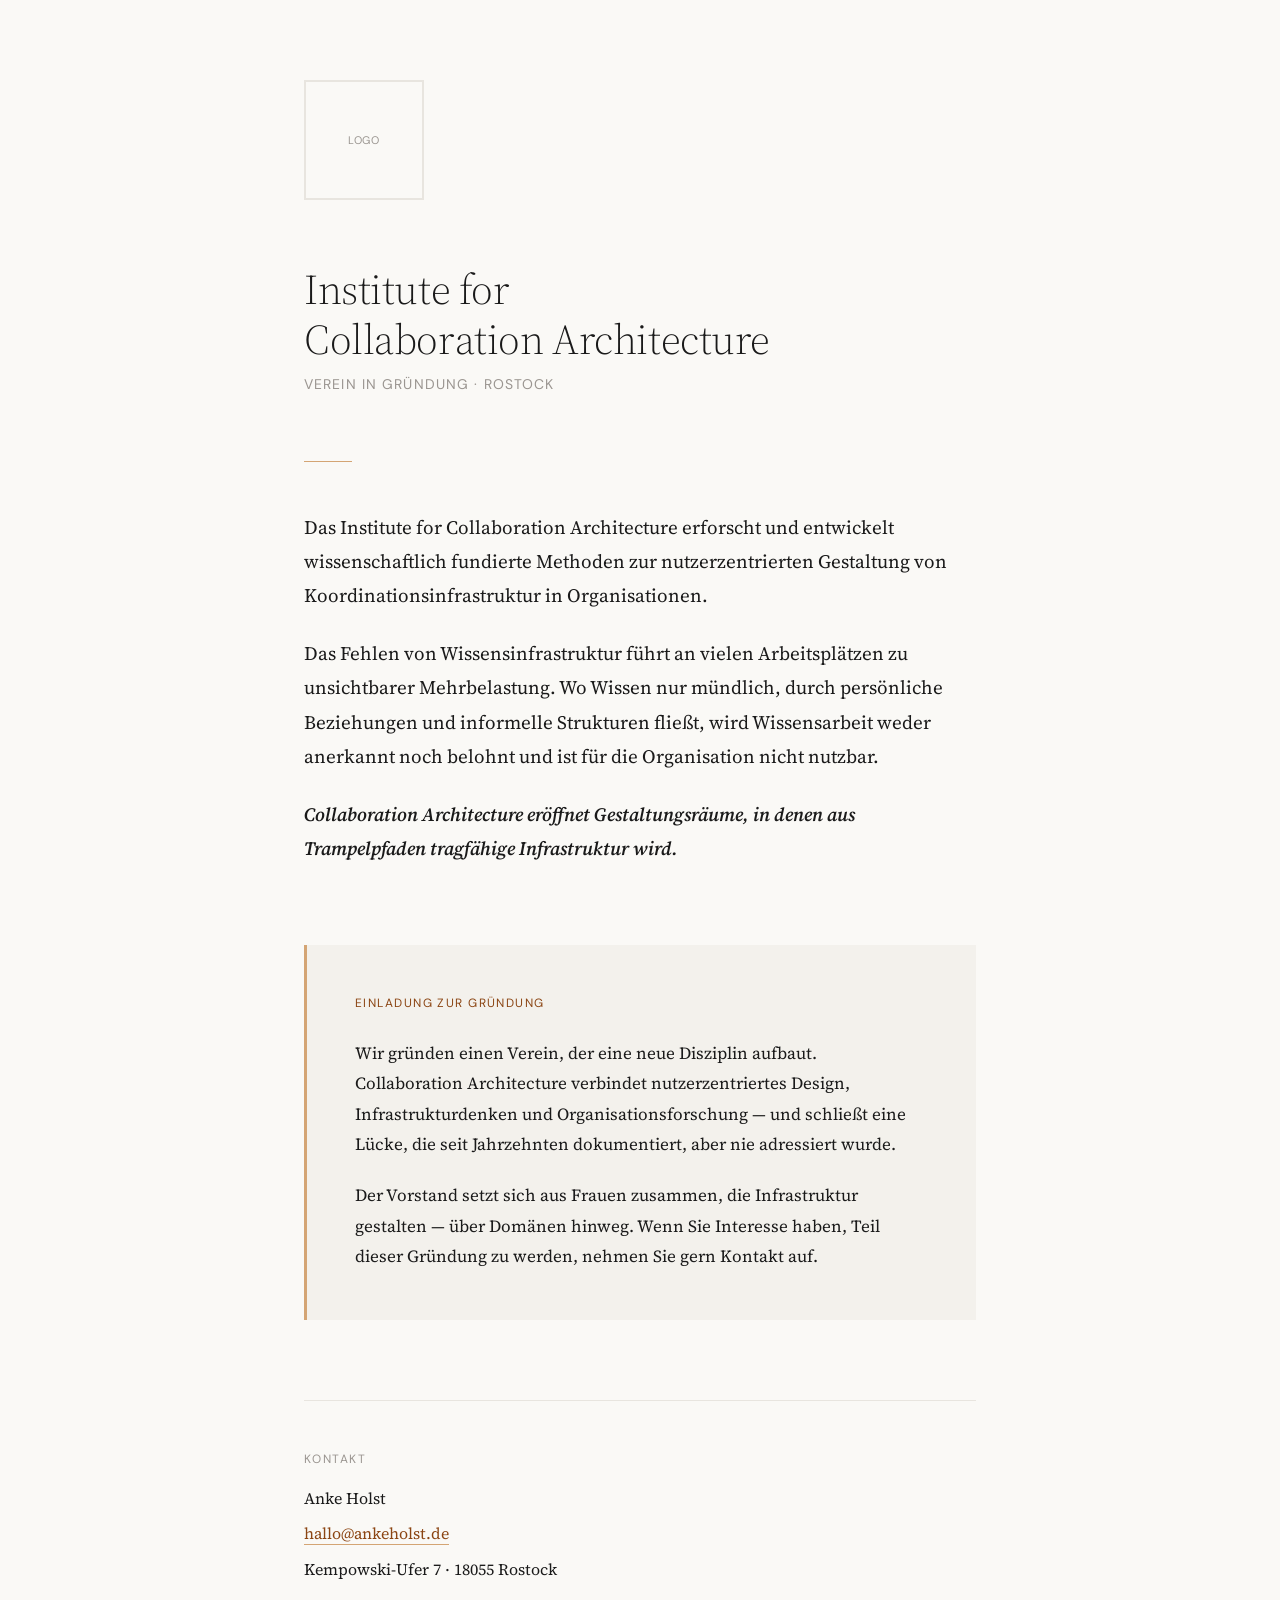
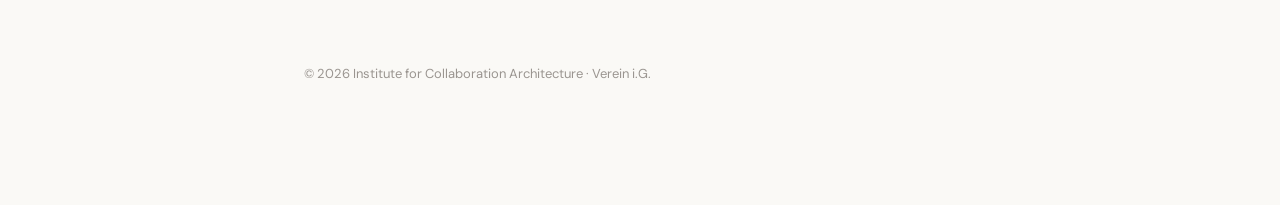
==== commit 482ae2f3: "Update index.html Verein Situation Change" ====
--- a/index.html
+++ b/index.html
@@ -1,31 +1,20 @@
 <!DOCTYPE html>
-<html lang="en">
+<html lang="de">
 <head>
     <meta charset="UTF-8">
     <meta name="viewport" content="width=device-width, initial-scale=1.0">
-    <title>Institute for Collaboration Architecture</title>
-    <meta name="description" content="Research, methodology, and professional development for coordination infrastructure design in knowledge-working organisations.">
-    <meta property="og:title" content="Institute for Collaboration Architecture">
-    <meta property="og:description" content="Research, methodology, and professional development for coordination infrastructure design in knowledge-working organisations.">
-    <meta property="og:type" content="website">
-    <meta property="og:url" content="https://incolarc.com">
-    <link rel="canonical" href="https://incolarc.com">
+    <title>Institute for Collaboration Architecture — Verein i.G.</title>
     <link rel="preconnect" href="https://fonts.googleapis.com">
     <link rel="preconnect" href="https://fonts.gstatic.com" crossorigin>
-    <link href="https://fonts.googleapis.com/css2?family=DM+Serif+Display:ital@0;1&family=IBM+Plex+Sans:wght@300;400;500;600&family=IBM+Plex+Mono:wght@400;500&display=swap" rel="stylesheet">
+    <link href="https://fonts.googleapis.com/css2?family=Source+Serif+4:ital,opsz,wght@0,8..60,300;0,8..60,400;0,8..60,600;1,8..60,300;1,8..60,400&family=DM+Sans:wght@400;500&display=swap" rel="stylesheet">
     <style>
         :root {
             --ink: #1a1a1a;
-            --paper: #f5f0e8;
-            --warm-grey: #e8e0d4;
-            --mid-grey: #8a8279;
-            --accent: #c45a3c;
-            --accent-dark: #a04530;
-            --structure: #2c3e50;
-            --structure-light: #3d5a73;
-            --serif: 'DM Serif Display', Georgia, serif;
-            --sans: 'IBM Plex Sans', -apple-system, sans-serif;
-            --mono: 'IBM Plex Mono', monospace;
+            --paper: #faf9f6;
+            --warm-grey: #e8e5df;
+            --mid-grey: #9a9590;
+            --accent: #8b4513;
+            --accent-light: #d4a574;
         }
 
         * {
@@ -34,605 +23,247 @@
             box-sizing: border-box;
         }
 
-        html {
-            font-size: 18px;
-            scroll-behavior: smooth;
-        }
-
         body {
-            font-family: var(--sans);
+            font-family: 'Source Serif 4', Georgia, serif;
             background: var(--paper);
             color: var(--ink);
             line-height: 1.7;
+            -webkit-font-smoothing: antialiased;
+        }
+
+        .page {
+            max-width: 720px;
+            margin: 0 auto;
+            padding: 80px 24px 120px;
+        }
+
+        /* Logo placeholder */
+        .logo-block {
+            margin-bottom: 64px;
+        }
+
+        .logo-placeholder {
+            width: 120px;
+            height: 120px;
+            border: 2px solid var(--warm-grey);
+            display: flex;
+            align-items: center;
+            justify-content: center;
+            color: var(--mid-grey);
+            font-family: 'DM Sans', sans-serif;
+            font-size: 11px;
+            letter-spacing: 0.05em;
+            text-transform: uppercase;
+        }
+
+        /* Institute name */
+        .institute-name {
+            font-size: clamp(28px, 5vw, 42px);
             font-weight: 300;
-            -webkit-font-smoothing: antialiased;
-        }
-
-        body::before {
-            content: '';
-            position: fixed;
-            top: 0;
-            left: 50%;
-            width: 1px;
-            height: 100vh;
-            background: linear-gradient(to bottom, transparent, rgba(44,62,80,0.06) 20%, rgba(44,62,80,0.06) 80%, transparent);
-            z-index: 0;
-            pointer-events: none;
-        }
-
-        .container {
-            max-width: 760px;
-            margin: 0 auto;
-            padding: 0 2rem;
-            position: relative;
-            z-index: 1;
-        }
-
-        header {
-            padding: 4rem 0 3rem;
-            border-bottom: 2px solid var(--ink);
-        }
-
-        .institute-name {
-            font-family: var(--serif);
-            font-size: 2.6rem;
-            line-height: 1.15;
-            letter-spacing: -0.02em;
-            color: var(--ink);
-            margin-bottom: 0.3rem;
-        }
-
-        .institute-name span {
-            display: block;
-        }
-
-        .tagline {
-            font-family: var(--sans);
-            font-size: 0.95rem;
-            font-weight: 300;
-            color: var(--mid-grey);
-            margin-top: 1.2rem;
-            line-height: 1.6;
-        }
-
-        .legal-form {
-            font-family: var(--mono);
-            font-size: 0.72rem;
-            font-weight: 400;
-            color: var(--mid-grey);
-            letter-spacing: 0.05em;
-            text-transform: uppercase;
-            margin-top: 0.6rem;
-        }
-
-        section {
-            padding: 3.5rem 0;
-        }
-
-        section + section {
-            border-top: 1px solid var(--warm-grey);
-        }
-
-        .section-label {
-            font-family: var(--mono);
-            font-size: 0.7rem;
-            font-weight: 500;
-            text-transform: uppercase;
-            letter-spacing: 0.12em;
-            color: var(--accent);
-            margin-bottom: 1.2rem;
-        }
-
-        h2 {
-            font-family: var(--serif);
-            font-size: 1.8rem;
             line-height: 1.2;
             letter-spacing: -0.01em;
-            margin-bottom: 1.2rem;
+            margin-bottom: 8px;
+        }
+
+        .institute-status {
+            font-family: 'DM Sans', sans-serif;
+            font-size: 14px;
+            color: var(--mid-grey);
+            letter-spacing: 0.08em;
+            text-transform: uppercase;
+            margin-bottom: 64px;
+        }
+
+        /* Divider */
+        .divider {
+            width: 48px;
+            height: 1px;
+            background: var(--accent-light);
+            margin: 48px 0;
+        }
+
+        /* Mission text */
+        .mission {
+            font-size: 19px;
+            font-weight: 400;
+            line-height: 1.8;
+            margin-bottom: 0;
+        }
+
+        .mission p {
+            margin-bottom: 24px;
+        }
+
+        .mission p:last-child {
+            margin-bottom: 0;
+            font-weight: 600;
+            font-style: italic;
+        }
+
+        /* Invitation section */
+        .invitation {
+            margin-top: 80px;
+            padding: 48px;
+            background: #f3f1ec;
+            border-left: 3px solid var(--accent-light);
+        }
+
+        .invitation-label {
+            font-family: 'DM Sans', sans-serif;
+            font-size: 12px;
+            letter-spacing: 0.12em;
+            text-transform: uppercase;
+            color: var(--accent);
+            margin-bottom: 24px;
+        }
+
+        .invitation-text {
+            font-size: 17px;
+            line-height: 1.8;
+        }
+
+        .invitation-text p {
+            margin-bottom: 20px;
+        }
+
+        .invitation-text p:last-child {
+            margin-bottom: 0;
+        }
+
+        /* Board section */
+        .board-section {
+            margin-top: 64px;
+        }
+
+        .board-heading {
+            font-family: 'DM Sans', sans-serif;
+            font-size: 12px;
+            letter-spacing: 0.12em;
+            text-transform: uppercase;
+            color: var(--mid-grey);
+            margin-bottom: 32px;
+        }
+
+        .board-grid {
+            display: grid;
+            grid-template-columns: repeat(auto-fill, minmax(200px, 1fr));
+            gap: 24px;
+        }
+
+        .board-member {
+            padding: 20px 0;
+            border-top: 1px solid var(--warm-grey);
+        }
+
+        .board-member-name {
+            font-family: 'DM Sans', sans-serif;
+            font-size: 15px;
+            font-weight: 500;
+            margin-bottom: 4px;
             color: var(--ink);
         }
 
-        p {
-            margin-bottom: 1.1rem;
-            color: var(--ink);
-        }
-
-        p:last-child {
-            margin-bottom: 0;
-        }
-
-        strong {
-            font-weight: 600;
-        }
-
-        .research-question {
-            font-family: var(--serif);
-            font-size: 1.35rem;
-            line-height: 1.5;
-            color: var(--structure);
-            padding: 2.5rem 0;
-            position: relative;
-        }
-
-        .research-question::before {
-            content: '';
-            position: absolute;
-            left: -2rem;
-            top: 2.5rem;
-            bottom: 0;
-            width: 3px;
-            background: var(--accent);
-        }
-
-        .genealogy {
-            display: grid;
-            grid-template-columns: 5.5rem 1fr;
-            gap: 0;
-            margin: 2rem 0;
-        }
-
-        .genealogy-entry {
-            display: contents;
-        }
-
-        .genealogy-year {
-            font-family: var(--mono);
-            font-size: 0.78rem;
-            font-weight: 500;
+        .board-member-role {
+            font-size: 14px;
+            color: var(--mid-grey);
+            font-style: italic;
+        }
+
+        .board-member.placeholder .board-member-name {
+            color: var(--mid-grey);
+        }
+
+        /* Contact */
+        .contact {
+            margin-top: 80px;
+            padding-top: 48px;
+            border-top: 1px solid var(--warm-grey);
+        }
+
+        .contact-label {
+            font-family: 'DM Sans', sans-serif;
+            font-size: 12px;
+            letter-spacing: 0.12em;
+            text-transform: uppercase;
+            color: var(--mid-grey);
+            margin-bottom: 16px;
+        }
+
+        .contact-detail {
+            font-size: 16px;
+            margin-bottom: 8px;
+        }
+
+        .contact-detail a {
             color: var(--accent);
-            padding: 0.9rem 0;
-            border-top: 1px solid var(--warm-grey);
-        }
-
-        .genealogy-text {
-            padding: 0.9rem 0 0.9rem 1.5rem;
-            border-top: 1px solid var(--warm-grey);
-            border-left: 1px solid var(--warm-grey);
-            font-size: 0.92rem;
-        }
-
-        .genealogy-text em {
-            font-style: italic;
-            color: var(--mid-grey);
-        }
-
-        .research-grid {
-            display: grid;
-            grid-template-columns: 1fr 1fr;
-            gap: 2rem;
-            margin: 2rem 0;
-        }
-
-        .research-card {
-            padding: 1.5rem;
-            background: rgba(255,255,255,0.5);
-            border: 1px solid var(--warm-grey);
-            border-top: 3px solid var(--structure);
-        }
-
-        .research-card h3 {
-            font-family: var(--serif);
-            font-size: 1.15rem;
-            margin-bottom: 0.5rem;
-            color: var(--structure);
-        }
-
-        .research-card .german-term {
-            font-family: var(--mono);
-            font-size: 0.72rem;
-            font-weight: 500;
-            color: var(--accent);
-            text-transform: uppercase;
-            letter-spacing: 0.08em;
-            margin-bottom: 0.6rem;
-            display: block;
-        }
-
-        .research-card p {
-            font-size: 0.88rem;
-            line-height: 1.6;
-        }
-
-        .training-block {
-            background: rgba(255,255,255,0.5);
-            border: 1px solid var(--warm-grey);
-            padding: 2rem;
-            margin: 1.5rem 0;
-        }
-
-        .training-block h3 {
-            font-family: var(--serif);
-            font-size: 1.15rem;
-            margin-bottom: 0.8rem;
-            color: var(--structure);
-        }
-
-        .training-block p {
-            font-size: 0.88rem;
-            line-height: 1.6;
-        }
-
-        .conference-banner {
-            background: var(--structure);
-            color: var(--paper);
-            padding: 2rem 2.5rem;
-            margin: 2rem 0;
-            position: relative;
-            overflow: hidden;
-        }
-
-        .conference-banner::after {
-            content: '';
-            position: absolute;
-            right: -20px;
-            top: -20px;
-            width: 100px;
-            height: 100px;
-            border: 2px solid rgba(196,90,60,0.4);
-            transform: rotate(45deg);
-        }
-
-        .conference-banner .event-label {
-            font-family: var(--mono);
-            font-size: 0.7rem;
-            font-weight: 500;
-            text-transform: uppercase;
-            letter-spacing: 0.12em;
-            color: var(--accent);
-            margin-bottom: 0.5rem;
-        }
-
-        .conference-banner h3 {
-            font-family: var(--serif);
-            font-size: 1.3rem;
-            line-height: 1.3;
-            margin-bottom: 0.5rem;
-        }
-
-        .conference-banner p {
-            font-size: 0.88rem;
-            color: rgba(245,240,232,0.75);
-            line-height: 1.5;
-        }
-
-        .newsletter-block {
-            background: var(--ink);
-            color: var(--paper);
-            padding: 2rem 2.5rem;
-            margin: 2rem 0;
-        }
-
-        .newsletter-block h3 {
-            font-family: var(--serif);
-            font-size: 1.15rem;
-            margin-bottom: 0.5rem;
-        }
-
-        .newsletter-block p {
-            font-size: 0.88rem;
-            color: rgba(245,240,232,0.75);
-            line-height: 1.6;
-            margin-bottom: 0.8rem;
-        }
-
-        .newsletter-block a {
-            display: inline-block;
-            font-family: var(--mono);
-            font-size: 0.78rem;
-            font-weight: 500;
-            letter-spacing: 0.05em;
-            color: var(--paper);
-            border: 1px solid var(--accent);
-            padding: 0.5rem 1.2rem;
             text-decoration: none;
-            transition: background 0.2s, color 0.2s;
-        }
-
-        .newsletter-block a:hover {
-            background: var(--accent);
-            color: var(--paper);
-        }
-
-        .resource-list {
-            margin: 1.5rem 0;
-        }
-
-        .resource-item {
-            display: flex;
-            align-items: baseline;
-            gap: 1rem;
-            padding: 0.7rem 0;
-            border-bottom: 1px solid var(--warm-grey);
-            text-decoration: none;
-            color: var(--ink);
-            transition: color 0.2s;
-        }
-
-        .resource-item:hover {
-            color: var(--accent);
-        }
-
-        .resource-item:hover .resource-arrow {
-            transform: translateX(3px);
-        }
-
-        .resource-type {
-            font-family: var(--mono);
-            font-size: 0.68rem;
-            font-weight: 500;
-            text-transform: uppercase;
-            letter-spacing: 0.08em;
-            color: var(--mid-grey);
-            flex-shrink: 0;
-            width: 5rem;
-        }
-
-        .resource-title {
-            font-size: 0.95rem;
-            font-weight: 400;
-            flex-grow: 1;
-        }
-
-        .resource-arrow {
-            font-family: var(--mono);
-            color: var(--accent);
-            flex-shrink: 0;
-            transition: transform 0.2s;
-        }
-
-        .founder-block {
-            margin: 2rem 0;
-        }
-
-        .founder-name {
-            font-family: var(--serif);
-            font-size: 1.15rem;
-            margin-bottom: 0.2rem;
-        }
-
-        .founder-role {
-            font-size: 0.88rem;
-            color: var(--mid-grey);
-            margin-bottom: 0.8rem;
-        }
-
-        .founder-bio {
-            font-size: 0.88rem;
-            line-height: 1.65;
-        }
-
-        footer {
-            padding: 2.5rem 0;
-            border-top: 2px solid var(--ink);
-            margin-top: 1rem;
-        }
-
-        .footer-content {
-            display: flex;
-            justify-content: space-between;
-            align-items: baseline;
-            flex-wrap: wrap;
-            gap: 1rem;
-        }
-
-        .footer-left {
-            font-family: var(--mono);
-            font-size: 0.72rem;
-            color: var(--mid-grey);
-        }
-
-        .footer-right {
-            font-family: var(--mono);
-            font-size: 0.72rem;
-        }
-
-        .footer-right a {
-            color: var(--mid-grey);
-            text-decoration: none;
-            transition: color 0.2s;
-        }
-
-        .footer-right a:hover {
-            color: var(--accent);
-        }
-
-        .footer-right a + a {
-            margin-left: 1.5rem;
-        }
-
-        @media (max-width: 640px) {
-            html { font-size: 16px; }
-            .institute-name { font-size: 2rem; }
-            .research-question { font-size: 1.15rem; padding-left: 1.5rem; }
-            .research-question::before { left: 0; }
-            .research-grid { grid-template-columns: 1fr; gap: 1.2rem; }
-            .genealogy { grid-template-columns: 4.5rem 1fr; }
-            .footer-content { flex-direction: column; }
-            .conference-banner, .newsletter-block { padding: 1.5rem; }
-        }
-
-        @media (prefers-reduced-motion: no-preference) {
-            section { animation: fadeUp 0.5s ease-out both; }
-            @keyframes fadeUp {
-                from { opacity: 0; transform: translateY(12px); }
-                to { opacity: 1; transform: translateY(0); }
+            border-bottom: 1px solid var(--accent-light);
+        }
+
+        .contact-detail a:hover {
+            border-bottom-color: var(--accent);
+        }
+
+        /* Footer */
+        .footer {
+            margin-top: 80px;
+            font-family: 'DM Sans', sans-serif;
+            font-size: 13px;
+            color: var(--mid-grey);
+        }
+
+        @media (max-width: 600px) {
+            .page {
+                padding: 48px 20px 80px;
+            }
+            .invitation {
+                padding: 32px 24px;
+            }
+            .board-grid {
+                grid-template-columns: 1fr;
             }
         }
     </style>
 </head>
 <body>
-
-<div class="container">
-
-    <header>
-        <h1 class="institute-name">
-            <span>Institute for</span>
-            <span>Collaboration Architecture</span>
-        </h1>
-        <p class="tagline">Research, methodology, and professional development for coordination infrastructure design in knowledge-working organisations.</p>
-        <p class="legal-form">gGmbH · Rostock, Germany</p>
-    </header>
-
-    <!-- RESEARCH QUESTION -->
-    <section>
-        <div class="section-label">The Research Question</div>
-        <div class="research-question">
-            How should organisations design the coordination infrastructure between their tools and their people — and why has no professional discipline held this mandate for the past sixty-five years?
-        </div>
-        <p>Knowledge workers spend the majority of their week on coordination that was never designed. Organisations deploy tools, restructure teams, and buy platforms — but the infrastructure layer between governance and operational work remains undesigned. Every established framework — Enterprise Architecture, ITIL, Organisational Development — reaches this boundary and stops.</p>
-        <p>The Institute studies this gap, develops methodology to address it, and trains practitioners to do the work.</p>
-    </section>
-
-    <!-- INTELLECTUAL GENEALOGY -->
-    <section>
-        <div class="section-label">Intellectual Genealogy</div>
-        <h2>The discipline stands on sixty-five years of research that never transferred to practice.</h2>
-
-        <div class="genealogy">
-            <div class="genealogy-entry">
-                <div class="genealogy-year">1951</div>
-                <div class="genealogy-text"><strong>Sociotechnical Systems</strong> — Tavistock Institute establishes that technical and social systems must be designed together. <em>The principle was identified. It was not operationalised.</em></div>
+    <div class="page">
+
+        <div class="logo-block">
+            <div class="logo-placeholder">Logo</div>
+        </div>
+
+        <h1 class="institute-name">Institute for<br>Collaboration Architecture</h1>
+        <div class="institute-status">Verein in Gründung · Rostock</div>
+
+        <div class="divider"></div>
+
+        <div class="mission">
+            <p>Das Institute for Collaboration Architecture erforscht und entwickelt wissenschaftlich fundierte Methoden zur nutzerzentrierten Gestaltung von Koordinationsinfrastruktur in Organisationen.</p>
+            <p>Das Fehlen von Wissensinfrastruktur führt an vielen Arbeitsplätzen zu unsichtbarer Mehrbelastung. Wo Wissen nur mündlich, durch persönliche Beziehungen und informelle Strukturen fließt, wird Wissensarbeit weder anerkannt noch belohnt und ist für die Organisation nicht nutzbar.</p>
+            <p>Collaboration Architecture eröffnet Gestaltungsräume, in denen aus Trampelpfaden tragfähige Infrastruktur wird.</p>
+        </div>
+
+        <div class="invitation">
+            <div class="invitation-label">Einladung zur Gründung</div>
+            <div class="invitation-text">
+                <p>Wir gründen einen Verein, der eine neue Disziplin aufbaut. Collaboration Architecture verbindet nutzerzentriertes Design, Infrastrukturdenken und Organisationsforschung — und schließt eine Lücke, die seit Jahrzehnten dokumentiert, aber nie adressiert wurde.</p>
+                <p>Der Vorstand setzt sich aus Frauen zusammen, die Infrastruktur gestalten — über Domänen hinweg. Wenn Sie Interesse haben, Teil dieser Gründung zu werden, nehmen Sie gern Kontakt auf.</p>
             </div>
-            <div class="genealogy-entry">
-                <div class="genealogy-year">1959</div>
-                <div class="genealogy-text"><strong>Knowledge Work Theory</strong> — Peter Drucker describes what knowledge work requires: autonomy, self-management, fundamentally different organisational structures. <em>Organisations heard "buy computers."</em></div>
-            </div>
-            <div class="genealogy-entry">
-                <div class="genealogy-year">1984</div>
-                <div class="genealogy-text"><strong>CSCW</strong> — Computer-Supported Cooperative Work. Four decades of research into how people collaborate and what technology supports. <em>Theory and methods for support — not for infrastructure design.</em></div>
-            </div>
-            <div class="genealogy-entry">
-                <div class="genealogy-year">1999</div>
-                <div class="genealogy-text"><strong>Infrastructure Studies</strong> — Susan Leigh Star develops methods for making invisible infrastructure visible through breakdown analysis. <em>Star shows how to study infrastructure. The question of how to design it remained open.</em></div>
-            </div>
-            <div class="genealogy-entry">
-                <div class="genealogy-year">2006–</div>
-                <div class="genealogy-text"><strong>The Practice Branch</strong> — Enterprise Social Networks, Working Out Loud, Digital Workplace. Tools were deployed at scale. <em>Nobody designed the coordination structure around them.</em></div>
-            </div>
-            <div class="genealogy-entry">
-                <div class="genealogy-year">2026</div>
-                <div class="genealogy-text"><strong>Collaboration Architecture</strong> — The professional practice of designing coordination infrastructure. The operational discipline that bridges the research-practice gap.</div>
-            </div>
-        </div>
-
-        <p>The full argument is developed in the position paper, including the diagnosis of how responsibility for coordination currently falls between Organisational Development and IT Management, and why neither can close the gap alone.</p>
-    </section>
-
-    <!-- RESEARCH AREAS -->
-    <section>
-        <div class="section-label">Research Areas</div>
-        <h2>What we study</h2>
-        <p>The Institute develops frameworks and methods grounded in three years of embedded fieldwork in an 11,000-person industrial organisation, in dialogue with CSCW research, Science and Technology Studies, and Enterprise Architecture practice.</p>
-
-        <div class="research-grid">
-            <div class="research-card">
-                <span class="german-term">KostenAbwälzung</span>
-                <h3>Cost Externalization</h3>
-                <p>How undesigned coordination infrastructure transfers costs systematically to those who cannot refuse them. Developing measurement methods based on hours and euros rather than satisfaction surveys.</p>
-            </div>
-            <div class="research-card">
-                <span class="german-term">Mündigkeit</span>
-                <h3>Organisational Capacity</h3>
-                <p>The conditions under which organisations develop the capacity to design and maintain their own coordination infrastructure — without permanent external dependency. The ethical foundation of the discipline.</p>
-            </div>
-            <div class="research-card">
-                <span class="german-term">Trampelpfade des Wissens</span>
-                <h3>Desire Paths of Knowledge</h3>
-                <p>Archaeological methods for mapping how information actually flows in organisations, making invisible coordination infrastructure visible as a precondition for deliberate design.</p>
-            </div>
-            <div class="research-card">
-                <span class="german-term">Fachwerkhaus-Modell</span>
-                <h3>Timber-Frame Model</h3>
-                <p>A structural model for minimum viable collaborative infrastructure — identifying functional categories of coordination tools and the cross-braces that connect them into a load-bearing whole.</p>
-            </div>
-        </div>
-    </section>
-
-    <!-- TRAINING -->
-    <section>
-        <div class="section-label">Training &amp; Certification</div>
-        <h2>Building the profession</h2>
-        <p>Germany has almost no Business Architect roles — while the need for coordination infrastructure design grows with every tool deployment, every AI implementation, every organisational restructure. The Institute is developing training and certification to build the profession from the ground up.</p>
-
-        <div class="training-block">
-            <h3>Business Architecture &amp; Collaboration Architecture</h3>
-            <p>Training in established Business Architecture frameworks (capability modelling, value stream mapping, strategic alignment) — combined, on request, with Collaboration Architecture qualification: the operational design layer that existing frameworks explicitly scope out.</p>
-            <p>The certification programme is portfolio-based, requiring demonstrated competence in coordination infrastructure analysis and design — not multiple-choice exams on memorised standards.</p>
-        </div>
-
-        <p>Target participants include Enterprise Architects, organisational developers, internal consultants, service designers, and project managers who encounter coordination problems their current frameworks cannot address.</p>
-    </section>
-
-    <!-- CURRENT ACTIVITY -->
-    <section>
-        <div class="section-label">Activity</div>
-        <div class="conference-banner">
-            <div class="event-label">Conference · May 2026</div>
-            <h3>EA Insights DACH 2026, Bonn</h3>
-            <p>Talk and workshop: integrating Collaboration Architecture into the Business Capabilities Model. Co-presented with an Enterprise Architect from a major industrial organisation.</p>
-        </div>
-
-        <div class="newsletter-block">
-            <h3>Institute Newsletter</h3>
-            <p>Research updates, methodology development, conference reports, and new publications. Written for practitioners and researchers working on coordination infrastructure.</p>
-            <a href="#">Subscribe →</a>
-        </div>
-    </section>
-
-    <!-- PUBLICATIONS -->
-    <section>
-        <div class="section-label">Publications</div>
-        <h2>Read the work</h2>
-        <div class="resource-list">
-            <a class="resource-item" href="https://www.researchgate.net/publication/401202410_Collaboration_Architecture_A_Position_Paper" target="_blank" rel="noopener">
-                <span class="resource-type">Paper</span>
-                <span class="resource-title">Collaboration Architecture: A Position Paper (2026)</span>
-                <span class="resource-arrow">→</span>
-            </a>
-            <a class="resource-item" href="https://www.linkedin.com/company/institute-for-collaboration-architecture/" target="_blank" rel="noopener">
-                <span class="resource-type">LinkedIn</span>
-                <span class="resource-title">Institute for Collaboration Architecture</span>
-                <span class="resource-arrow">→</span>
-            </a>
-            <a class="resource-item" href="https://ankeholst.de" target="_blank" rel="noopener">
-                <span class="resource-type">Blog</span>
-                <span class="resource-title">ankeholst.de — Writing on coordination, design, and infrastructure</span>
-                <span class="resource-arrow">→</span>
-            </a>
-        </div>
-    </section>
-
-    <!-- FOUNDER -->
-    <section>
-        <div class="section-label">Founder</div>
-        <div class="founder-block">
-            <div class="founder-name">Anke Holst</div>
-            <div class="founder-role">Business Architect (Collaboration Architecture)</div>
-            <p class="founder-bio">Collaborating online since the early 1990s. Advising organisations on coordination infrastructure since 2008, across UK public sector and German industry. Three years embedded in an 11,000-person industrial organisation produced the fieldwork, the documented coordination failures, and the methodology that the discipline is built on.</p>
-        </div>
-    </section>
-
-    <!-- CONTACT -->
-    <section>
-        <div class="section-label">Contact</div>
-        <p>For research collaboration, academic partnership, training enquiries, or conference invitations:</p>
-        <p style="margin-top: 0.5rem;"><strong>hallo@ankeholst.de</strong></p>
-    </section>
-
-    <footer>
-        <div class="footer-content">
-            <div class="footer-left">
-                Institute for Collaboration Architecture · Rostock, Germany<br>
-                gemeinnützige GmbH (in Gründung)
-            </div>
-            <div class="footer-right">
-                <a href="https://www.linkedin.com/company/institute-for-collaboration-architecture/" target="_blank" rel="noopener">LinkedIn</a>
-                <a href="https://www.researchgate.net/publication/401202410_Collaboration_Architecture_A_Position_Paper" target="_blank" rel="noopener">ResearchGate</a>
-            </div>
-        </div>
-    </footer>
-
-</div>
-
+        </div>
+
+
+
+        <div class="contact">
+            <div class="contact-label">Kontakt</div>
+            <div class="contact-detail">Anke Holst</div>
+            <div class="contact-detail"><a href="mailto:hallo@ankeholst.de">hallo@ankeholst.de</a></div>
+            <div class="contact-detail">Kempowski-Ufer 7 · 18055 Rostock</div>
+        </div>
+
+        <div class="footer">
+            © 2026 Institute for Collaboration Architecture · Verein i.G.
+        </div>
+
+    </div>
 </body>
 </html>
